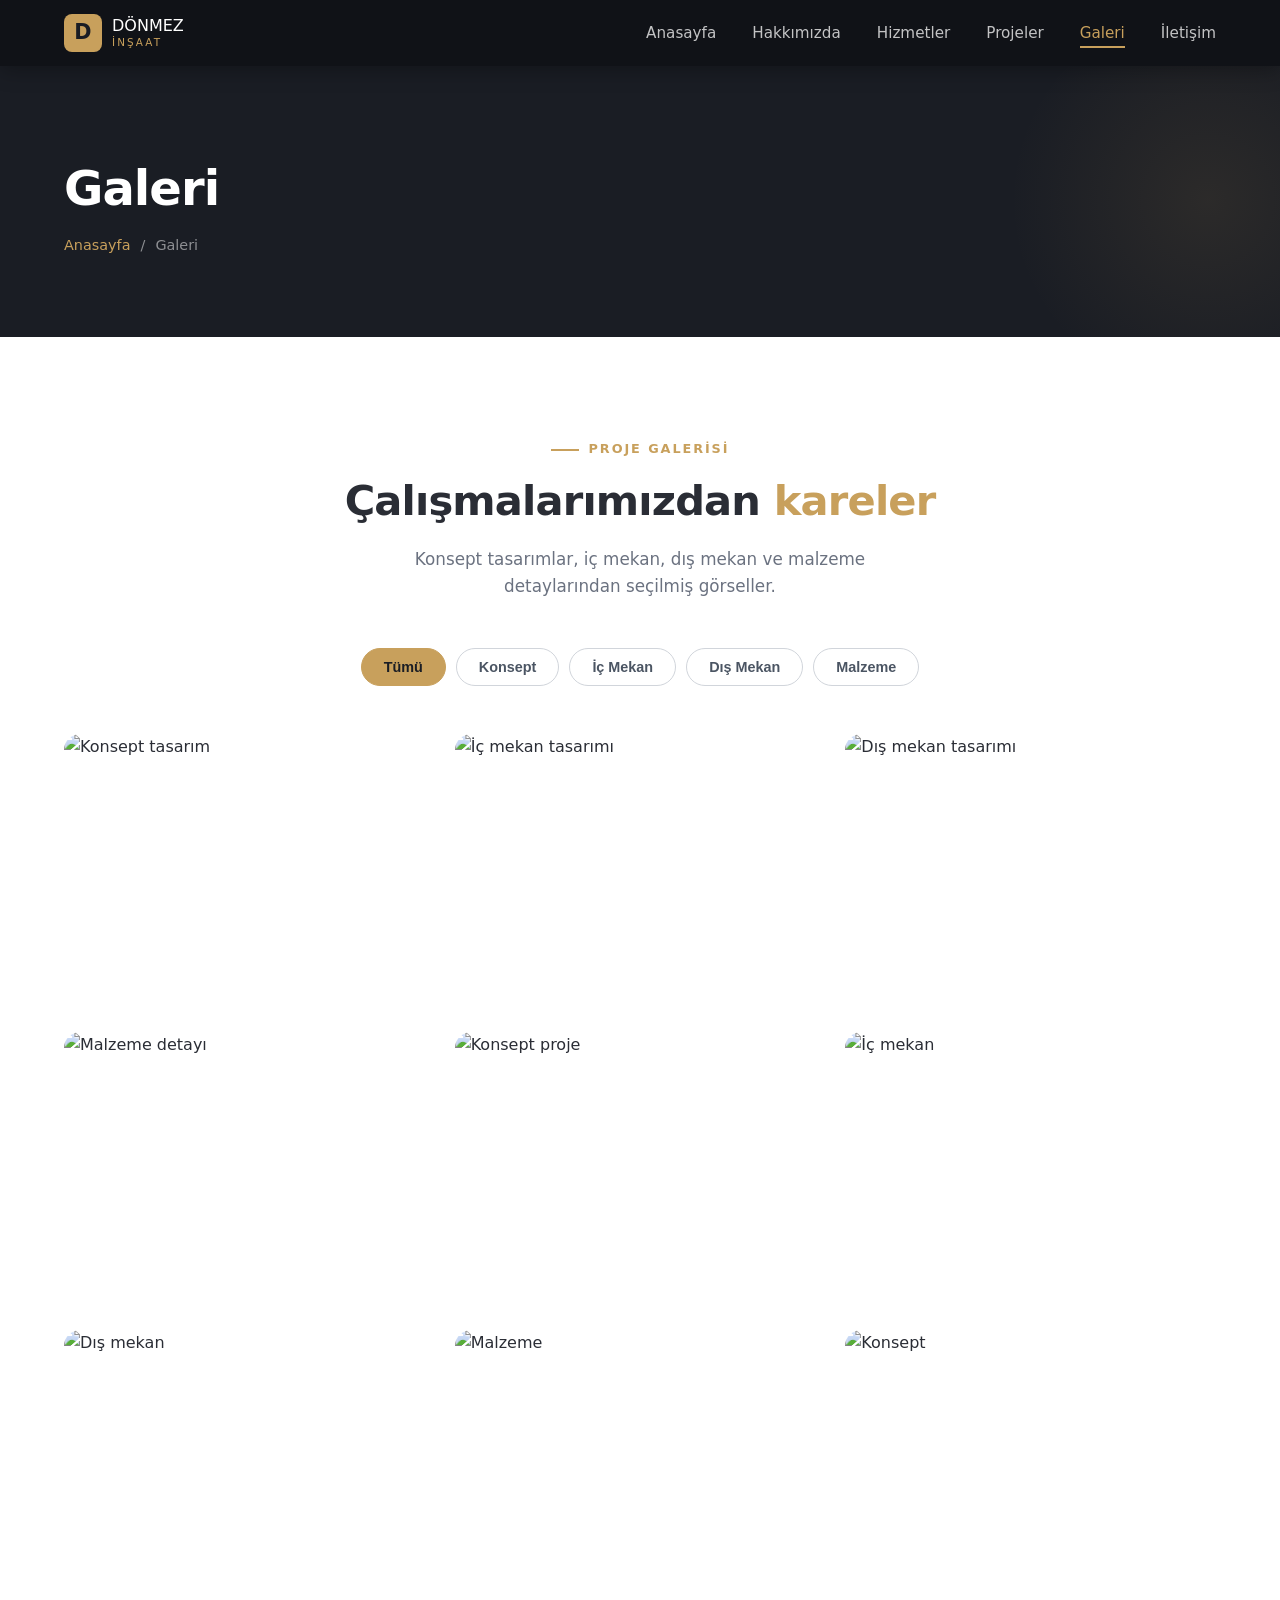
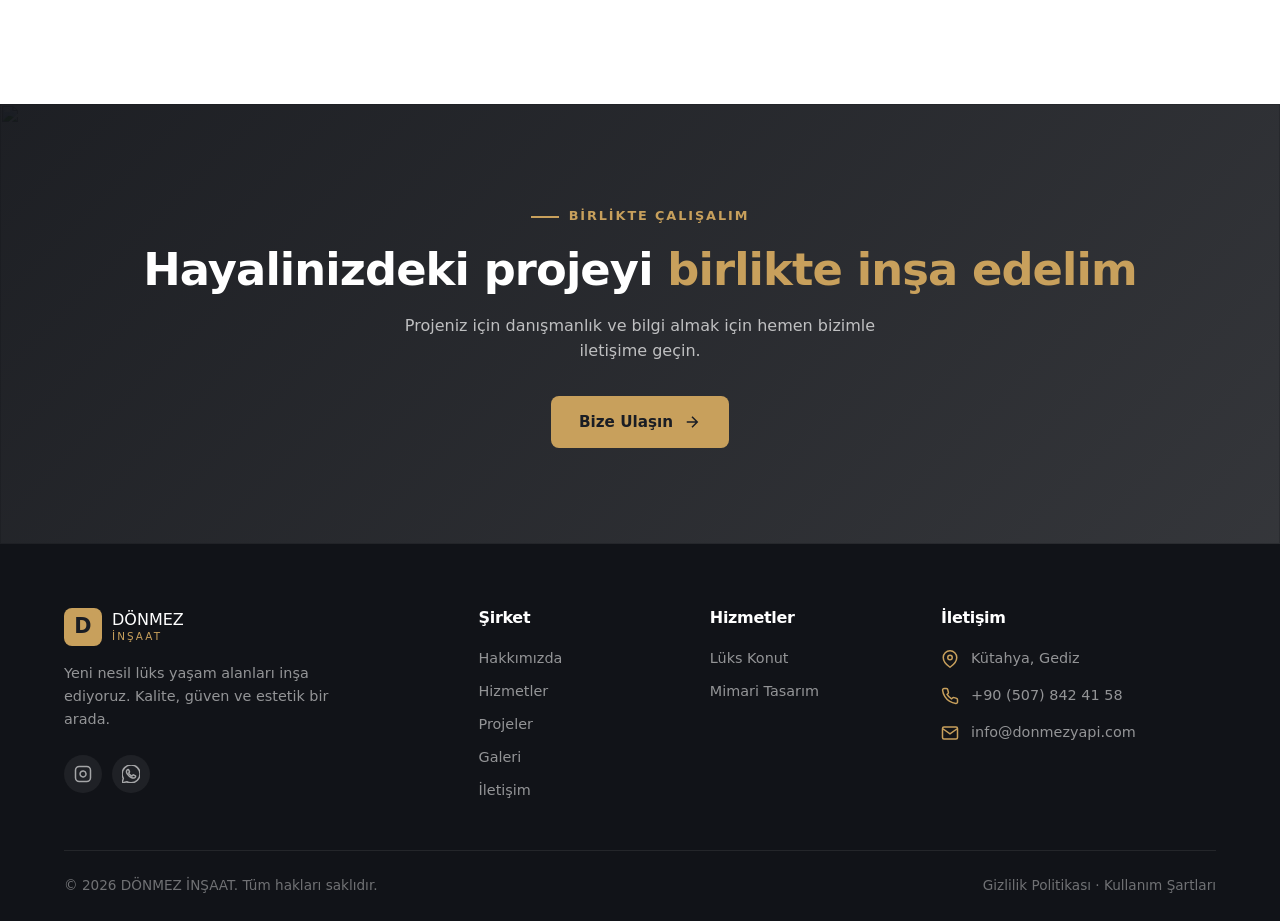
==== galeri.html @ 4213c46a "Add files via upload" ====
<!DOCTYPE html>
<html lang="tr">
<head>
  <meta charset="UTF-8">
  <meta name="viewport" content="width=device-width, initial-scale=1.0">
  <title>Galeri | DÖNMEZ İNŞAAT</title>
  <meta name="description" content="DÖNMEZ İNŞAAT — Konsept, iç mekan, dış mekan ve malzeme galerisi.">
  <link rel="stylesheet" href="style.css">
</head>
<body>

  <div class="loader">
    <div class="loader-logo"><span class="logo-mark">D</span><span>DÖNMEZ</span></div>
    <div class="loader-bar"><div class="loader-bar-fill"></div></div>
  </div>

  <div class="scroll-progress"></div>

  <!-- Navbar -->
  <nav class="navbar always scrolled">
    <div class="nav-container">
      <a href="index.html" class="nav-logo">
        <span class="logo-mark">D</span>
        <span class="logo-text">DÖNMEZ<small>İNŞAAT</small></span>
      </a>
      <ul class="nav-links">
        <li><a href="index.html">Anasayfa</a></li>
        <li><a href="hakkimizda.html">Hakkımızda</a></li>
        <li><a href="hizmetler.html">Hizmetler</a></li>
        <li><a href="projeler.html">Projeler</a></li>
        <li><a href="galeri.html">Galeri</a></li>
        <li><a href="iletisim.html">İletişim</a></li>
      </ul>
      <button class="nav-toggle" aria-label="Menu"><span></span><span></span><span></span></button>
    </div>
  </nav>

  <div class="mobile-menu">
    <a href="index.html">Anasayfa</a>
    <a href="hakkimizda.html">Hakkımızda</a>
    <a href="hizmetler.html">Hizmetler</a>
    <a href="projeler.html">Projeler</a>
    <a href="galeri.html">Galeri</a>
    <a href="iletisim.html">İletişim</a>
  </div>

  <!-- Page Hero -->
  <section class="page-hero">
    <div class="container">
      <h1>Galeri</h1>
      <div class="breadcrumb">
        <a href="index.html">Anasayfa</a>
        <span>/</span>
        <span>Galeri</span>
      </div>
    </div>
  </section>

  <!-- Gallery -->
  <section class="section">
    <div class="container">
      <div class="text-center" style="margin-bottom:3rem">
        <div class="section-label reveal" style="justify-content:center">Proje Galerisi</div>
        <h2 class="section-title reveal">Çalışmalarımızdan <span class="text-gold">kareler</span></h2>
        <p class="section-subtitle reveal" style="margin-left:auto;margin-right:auto">Konsept tasarımlar, iç mekan, dış mekan ve malzeme detaylarından seçilmiş görseller.</p>
      </div>

      <!-- Filters -->
      <div class="gallery-filters reveal">
        <button class="filter-btn active" data-filter="all">Tümü</button>
        <button class="filter-btn" data-filter="konsept">Konsept</button>
        <button class="filter-btn" data-filter="ic-mekan">İç Mekan</button>
        <button class="filter-btn" data-filter="dis-mekan">Dış Mekan</button>
        <button class="filter-btn" data-filter="malzeme">Malzeme</button>
      </div>

      <!-- Grid -->
      <div class="gallery-grid">
        <div class="gallery-item reveal" data-cat="konsept">
          <img src="https://images.pexels.com/photos/323780/pexels-photo-323780.jpeg?auto=compress&cs=tinysrgb&w=600" alt="Konsept tasarım">
          <div class="zoom-icon"><svg viewBox="0 0 24 24" fill="none" stroke="currentColor" stroke-width="2"><circle cx="11" cy="11" r="8"/><path d="M21 21l-4.35-4.35M11 8v6M8 11h6"/></svg></div>
          <div class="overlay-info">
            <div class="cat">Konsept</div>
            <div class="title">Modern Konut Konsepti</div>
          </div>
        </div>
        <div class="gallery-item reveal delay-1" data-cat="ic-mekan">
          <img src="https://images.pexels.com/photos/1571460/pexels-photo-1571460.jpeg?auto=compress&cs=tinysrgb&w=600" alt="İç mekan tasarımı">
          <div class="zoom-icon"><svg viewBox="0 0 24 24" fill="none" stroke="currentColor" stroke-width="2"><circle cx="11" cy="11" r="8"/><path d="M21 21l-4.35-4.35M11 8v6M8 11h6"/></svg></div>
          <div class="overlay-info">
            <div class="cat">İç Mekan</div>
            <div class="title">Lüks Yaşam Alanı</div>
          </div>
        </div>
        <div class="gallery-item reveal delay-2" data-cat="dis-mekan">
          <img src="https://images.pexels.com/photos/1396122/pexels-photo-1396122.jpeg?auto=compress&cs=tinysrgb&w=600" alt="Dış mekan tasarımı">
          <div class="zoom-icon"><svg viewBox="0 0 24 24" fill="none" stroke="currentColor" stroke-width="2"><circle cx="11" cy="11" r="8"/><path d="M21 21l-4.35-4.35M11 8v6M8 11h6"/></svg></div>
          <div class="overlay-info">
            <div class="cat">Dış Mekan</div>
            <div class="title">Modern Villa Cephesi</div>
          </div>
        </div>
        <div class="gallery-item reveal" data-cat="malzeme">
          <img src="https://images.pexels.com/photos/2219024/pexels-photo-2219024.jpeg?auto=compress&cs=tinysrgb&w=600" alt="Malzeme detayı">
          <div class="zoom-icon"><svg viewBox="0 0 24 24" fill="none" stroke="currentColor" stroke-width="2"><circle cx="11" cy="11" r="8"/><path d="M21 21l-4.35-4.35M11 8v6M8 11h6"/></svg></div>
          <div class="overlay-info">
            <div class="cat">Malzeme</div>
            <div class="title">Premium Malzeme Detayı</div>
          </div>
        </div>
        <div class="gallery-item reveal delay-1" data-cat="konsept">
          <img src="https://images.pexels.com/photos/1115804/pexels-photo-1115804.jpeg?auto=compress&cs=tinysrgb&w=600" alt="Konsept proje">
          <div class="zoom-icon"><svg viewBox="0 0 24 24" fill="none" stroke="currentColor" stroke-width="2"><circle cx="11" cy="11" r="8"/><path d="M21 21l-4.35-4.35M11 8v6M8 11h6"/></svg></div>
          <div class="overlay-info">
            <div class="cat">Konsept</div>
            <div class="title">Butik Apartman Konsepti</div>
          </div>
        </div>
        <div class="gallery-item reveal delay-2" data-cat="ic-mekan">
          <img src="https://images.pexels.com/photos/302769/pexels-photo-302769.jpeg?auto=compress&cs=tinysrgb&w=600" alt="İç mekan">
          <div class="zoom-icon"><svg viewBox="0 0 24 24" fill="none" stroke="currentColor" stroke-width="2"><circle cx="11" cy="11" r="8"/><path d="M21 21l-4.35-4.35M11 8v6M8 11h6"/></svg></div>
          <div class="overlay-info">
            <div class="cat">İç Mekan</div>
            <div class="title">Penthouse Tasarımı</div>
          </div>
        </div>
        <div class="gallery-item reveal" data-cat="dis-mekan">
          <img src="https://images.pexels.com/photos/1838640/pexels-photo-1838640.jpeg?auto=compress&cs=tinysrgb&w=600" alt="Dış mekan">
          <div class="zoom-icon"><svg viewBox="0 0 24 24" fill="none" stroke="currentColor" stroke-width="2"><circle cx="11" cy="11" r="8"/><path d="M21 21l-4.35-4.35M11 8v6M8 11h6"/></svg></div>
          <div class="overlay-info">
            <div class="cat">Dış Mekan</div>
            <div class="title">Ofis Binası Cephesi</div>
          </div>
        </div>
        <div class="gallery-item reveal delay-1" data-cat="malzeme">
          <img src="https://images.pexels.com/photos/2599538/pexels-photo-2599538.jpeg?auto=compress&cs=tinysrgb&w=600" alt="Malzeme">
          <div class="zoom-icon"><svg viewBox="0 0 24 24" fill="none" stroke="currentColor" stroke-width="2"><circle cx="11" cy="11" r="8"/><path d="M21 21l-4.35-4.35M11 8v6M8 11h6"/></svg></div>
          <div class="overlay-info">
            <div class="cat">Malzeme</div>
            <div class="title">Doğal Taş Kaplama</div>
          </div>
        </div>
        <div class="gallery-item reveal delay-2" data-cat="konsept">
          <img src="https://images.pexels.com/photos/2102587/pexels-photo-2102587.jpeg?auto=compress&cs=tinysrgb&w=600" alt="Konsept">
          <div class="zoom-icon"><svg viewBox="0 0 24 24" fill="none" stroke="currentColor" stroke-width="2"><circle cx="11" cy="11" r="8"/><path d="M21 21l-4.35-4.35M11 8v6M8 11h6"/></svg></div>
          <div class="overlay-info">
            <div class="cat">Konsept</div>
            <div class="title">Ticari Yapı Konsepti</div>
          </div>
        </div>
      </div>
    </div>
  </section>

  <!-- CTA -->
  <section class="cta-section">
    <div class="cta-bg">
      <img src="https://images.pexels.com/photos/2102587/pexels-photo-2102587.jpeg?auto=compress&cs=tinysrgb&w=1920" alt="">
    </div>
    <div class="cta-overlay"></div>
    <div class="container">
      <div class="cta-content reveal">
        <div class="section-label" style="justify-content:center">Birlikte Çalışalım</div>
        <h2>Hayalinizdeki projeyi <span class="text-gold">birlikte inşa edelim</span></h2>
        <p>Projeniz için danışmanlık ve bilgi almak için hemen bizimle iletişime geçin.</p>
        <a href="iletisim.html" class="btn btn-primary"><span>Bize Ulaşın</span>
          <svg class="btn-arrow" viewBox="0 0 24 24" fill="none" stroke="currentColor" stroke-width="2"><path d="M5 12h14M12 5l7 7-7 7"/></svg>
        </a>
      </div>
    </div>
  </section>

  <!-- Footer -->
  <footer class="footer">
    <div class="container">
      <div class="footer-grid">
        <div class="footer-brand">
          <a href="index.html" class="nav-logo">
            <span class="logo-mark">D</span>
            <span class="logo-text">DÖNMEZ<small>İNŞAAT</small></span>
          </a>
          <p>Yeni nesil lüks yaşam alanları inşa ediyoruz. Kalite, güven ve estetik bir arada.</p>
<div class="footer-social">

  <!-- Instagram -->
  <a href="https://www.instagram.com/donmezinsaat" target="_blank" aria-label="Instagram">
    <svg width="18" height="18" viewBox="0 0 24 24" fill="none" stroke="currentColor" stroke-width="2">
      <rect x="2" y="2" width="20" height="20" rx="5"/>
      <path d="M16 11.37A4 4 0 1112.63 8 4 4 0 0116 11.37z"/>
      <path d="M17.5 6.5h.01"/>
    </svg>
  </a>

  <!-- WhatsApp -->
  <a href="https://wa.me/905078424158" target="_blank" aria-label="WhatsApp">
    <svg width="18" height="18" viewBox="0 0 24 24" fill="none" stroke="currentColor" stroke-width="2">
      <path d="M20.52 3.48A11.86 11.86 0 0012.06 0C5.5 0 .16 5.34.16 11.9c0 2.1.55 4.15 1.6 5.96L0 24l6.3-1.65a11.84 11.84 0 005.76 1.47h.01c6.56 0 11.9-5.34 11.9-11.9a11.8 11.8 0 00-3.45-8.44z"/>
      <path d="M17.4 14.1c-.3-.15-1.76-.87-2.03-.97-.27-.1-.47-.15-.67.15-.2.3-.77.97-.94 1.17-.17.2-.35.22-.65.07-.3-.15-1.25-.46-2.39-1.47-.88-.78-1.48-1.75-1.65-2.05-.17-.3-.02-.46.13-.61.13-.13.3-.35.45-.52.15-.18.2-.3.3-.5.1-.2.05-.37-.02-.52-.08-.15-.67-1.62-.92-2.22-.24-.58-.49-.5-.67-.5h-.57c-.2 0-.52.08-.8.37-.27.3-1.05 1.02-1.05 2.5s1.08 2.9 1.23 3.1c.15.2 2.12 3.24 5.14 4.54.72.31 1.29.5 1.73.64.73.23 1.39.2 1.91.12.58-.09 1.76-.72 2.01-1.42.25-.7.25-1.3.17-1.42-.08-.12-.27-.2-.57-.35z"/>
    </svg>
  </a>

</div>
        </div>
        <div class="footer-col">
          <h4>Şirket</h4>
          <div class="footer-links">
            <a href="hakkimizda.html">Hakkımızda</a>
            <a href="hizmetler.html">Hizmetler</a>
            <a href="projeler.html">Projeler</a>
            <a href="galeri.html">Galeri</a>
            <a href="iletisim.html">İletişim</a>
          </div>
        </div>
        <div class="footer-col">
          <h4>Hizmetler</h4>
          <div class="footer-links">
            <a href="hizmetler.html">Lüks Konut</a>
            <a href="hizmetler.html">Mimari Tasarım</a>
          </div>
        </div>
        <div class="footer-col">
          <h4>İletişim</h4>
          <div class="footer-contact-item">
            <svg viewBox="0 0 24 24" fill="none" stroke="currentColor" stroke-width="2"><path d="M21 10c0 7-9 13-9 13s-9-6-9-13a9 9 0 0118 0z"/><circle cx="12" cy="10" r="3"/></svg>
            <span>Kütahya, Gediz</span>
          </div>
          <div class="footer-contact-item">
            <svg viewBox="0 0 24 24" fill="none" stroke="currentColor" stroke-width="2"><path d="M22 16.92v3a2 2 0 01-2.18 2 19.79 19.79 0 01-8.63-3.07 19.5 19.5 0 01-6-6 19.79 19.79 0 01-3.07-8.67A2 2 0 014.11 2h3a2 2 0 012 1.72c.13.96.36 1.9.7 2.81a2 2 0 01-.45 2.11L8.09 9.91a16 16 0 006 6l1.27-1.27a2 2 0 012.11-.45c.91.34 1.85.57 2.81.7A2 2 0 0122 16.92z"/></svg>
            <span>+90 (507) 842 41 58</span>
          </div>
          <div class="footer-contact-item">
            <svg viewBox="0 0 24 24" fill="none" stroke="currentColor" stroke-width="2"><path d="M4 4h16c1.1 0 2 .9 2 2v12c0 1.1-.9 2-2 2H4c-1.1 0-2-.9-2-2V6c0-1.1.9-2 2-2zM22 6l-10 7L2 6"/></svg>
            <span>info@donmezyapi.com</span>
          </div>
        </div>
      </div>
      <div class="footer-bottom">
        <span>© 2026 DÖNMEZ İNŞAAT. Tüm hakları saklıdır.</span>
        <span>Gizlilik Politikası · Kullanım Şartları</span>
      </div>
    </div>
  </footer>


  <button class="back-to-top" aria-label="Back to top">
    <svg width="20" height="20" viewBox="0 0 24 24" fill="none" stroke="currentColor" stroke-width="2"><path d="M18 15l-6-6-6 6"/></svg>
  </button>

  <script src="script.js"></script>
</body>
</html>
---- style.css ----
/* ===== DÖNMEZ İNŞAAT — Premium Design System ===== */

:root {
  --color-charcoal: #1a1d24;
  --color-charcoal-light: #252932;
  --color-charcoal-dark: #111318;
  --color-gold: #c8a05c;
  --color-gold-light: #d9b878;
  --color-gold-dark: #a8854a;
  --color-cream: #f5f1ea;
  --color-white: #ffffff;
  --color-gray-100: #f4f5f7;
  --color-gray-200: #e5e7eb;
  --color-gray-300: #d1d5db;
  --color-gray-500: #6b7280;
  --color-gray-600: #4b5563;
  --color-gray-700: #374151;
  --color-text: #2a2d35;
  --color-text-muted: #6b7280;

  --ease: cubic-bezier(0.22, 1, 0.36, 1);
  --transition: 0.35s var(--ease);

  --radius: 8px;
  --radius-lg: 16px;

  --shadow-sm: 0 2px 8px rgba(0, 0, 0, 0.06);
  --shadow-md: 0 8px 24px rgba(0, 0, 0, 0.1);
  --shadow-lg: 0 20px 50px rgba(0, 0, 0, 0.15);

  --container: 1200px;
}

/* ===== RESET ===== */
*, *::before, *::after { box-sizing: border-box; margin: 0; padding: 0; }

html { scroll-behavior: smooth; -webkit-font-smoothing: antialiased; }

body {
  font-family: 'Segoe UI', system-ui, -apple-system, sans-serif;
  color: var(--color-text);
  background: var(--color-white);
  line-height: 1.6;
  overflow-x: hidden;
}

img { max-width: 100%; display: block; }
a { text-decoration: none; color: inherit; }
ul { list-style: none; }

/* ===== TYPOGRAPHY ===== */
h1, h2, h3, h4 { line-height: 1.2; font-weight: 700; letter-spacing: -0.02em; }

.section-title { font-size: clamp(1.8rem, 4vw, 2.6rem); margin-bottom: 1.25rem; }
.section-subtitle { font-size: 1.05rem; color: var(--color-text-muted); max-width: 560px; }
.text-gold { color: var(--color-gold); }
.text-center { text-align: center; }

/* ===== LAYOUT ===== */
.container { max-width: var(--container); margin: 0 auto; padding: 0 24px; }
.section { padding: 6rem 0; }

/* ===== SECTION LABEL ===== */
.section-label {
  display: inline-flex;
  align-items: center;
  gap: 10px;
  font-size: 0.8rem;
  font-weight: 700;
  letter-spacing: 0.15em;
  text-transform: uppercase;
  color: var(--color-gold);
  margin-bottom: 1rem;
}
.section-label::before {
  content: '';
  width: 28px;
  height: 2px;
  background: var(--color-gold);
}

.gold-line {
  position: relative;
  color: var(--color-gold);
}

/* ===== BUTTONS ===== */
.btn {
  display: inline-flex;
  align-items: center;
  gap: 10px;
  padding: 14px 28px;
  border-radius: var(--radius);
  font-size: 0.95rem;
  font-weight: 600;
  cursor: pointer;
  border: none;
  transition: all var(--transition);
  white-space: nowrap;
}
.btn-arrow { width: 18px; height: 18px; transition: transform var(--transition); }
.btn:hover .btn-arrow { transform: translateX(4px); }

.btn-primary { background: var(--color-gold); color: var(--color-charcoal); }
.btn-primary:hover { background: var(--color-gold-dark); transform: translateY(-2px); box-shadow: 0 8px 20px rgba(200, 160, 92, 0.35); }

.btn-outline { background: transparent; color: var(--color-white); border: 1.5px solid rgba(255,255,255,0.4); }
.btn-outline:hover { background: var(--color-white); color: var(--color-charcoal); border-color: var(--color-white); }

.btn-dark { background: var(--color-charcoal); color: var(--color-white); }
.btn-dark:hover { background: var(--color-charcoal-light); transform: translateY(-2px); }

/* ===== LOADER ===== */
.loader {
  position: fixed;
  inset: 0;
  background: var(--color-charcoal-dark);
  z-index: 9999;
  display: flex;
  flex-direction: column;
  align-items: center;
  justify-content: center;
  gap: 24px;
  transition: opacity 0.6s ease, visibility 0.6s ease;
}
.loader.hidden { opacity: 0; visibility: hidden; }

.loader-logo {
  display: flex;
  align-items: center;
  gap: 12px;
  font-size: 1.5rem;
  font-weight: 700;
  letter-spacing: 0.1em;
  color: var(--color-white);
}
.loader-logo .logo-mark {
  width: 40px; height: 40px;
  border-radius: 8px;
  background: var(--color-gold);
  color: var(--color-charcoal);
  display: flex; align-items: center; justify-content: center;
  font-size: 1.4rem;
}

.loader-bar {
  width: 200px;
  height: 3px;
  background: rgba(255,255,255,0.1);
  border-radius: 4px;
  overflow: hidden;
}
.loader-bar-fill {
  height: 100%;
  width: 0;
  background: var(--color-gold);
  animation: loaderFill 1.4s ease forwards;
}
@keyframes loaderFill { to { width: 100%; } }

/* ===== SCROLL PROGRESS ===== */
.scroll-progress {
  position: fixed;
  top: 0; left: 0;
  height: 3px;
  width: 0;
  background: var(--color-gold);
  z-index: 9998;
  transition: width 0.1s linear;
}

/* ===== NAVBAR ===== */
.navbar {
  position: fixed;
  top: 0; left: 0; right: 0;
  z-index: 1000;
  padding: 20px 0;
  transition: all var(--transition);
}
.navbar.scrolled {
  background: rgba(17, 19, 24, 0.95);
  backdrop-filter: blur(12px);
  padding: 14px 0;
  box-shadow: 0 4px 20px rgba(0,0,0,0.3);
}
.navbar.scrolled.always { background: rgba(17, 19, 24, 0.98); }

.nav-container {
  max-width: var(--container);
  margin: 0 auto;
  padding: 0 24px;
  display: flex;
  align-items: center;
  justify-content: space-between;
}

.nav-logo {
  display: flex;
  align-items: center;
  gap: 10px;
  color: var(--color-white);
}
.logo-mark {
  width: 38px; height: 38px;
  border-radius: 8px;
  background: var(--color-gold);
  color: var(--color-charcoal);
  display: flex; align-items: center; justify-content: center;
  font-size: 1.3rem;
  font-weight: 800;
  flex-shrink: 0;
}
.logo-text {
  display: flex;
  flex-direction: column;
  line-height: 1;
}
.logo-text > span { font-size: 1.1rem; font-weight: 700; letter-spacing: 0.05em; }
.logo-text small { font-size: 0.65rem; letter-spacing: 0.2em; color: var(--color-gold); margin-top: 3px; }

.nav-links {
  display: flex;
  gap: 36px;
}
.nav-links a {
  color: rgba(255,255,255,0.75);
  font-size: 0.95rem;
  font-weight: 500;
  transition: color var(--transition);
  position: relative;
}
.nav-links a:hover { color: var(--color-white); }
.nav-links a.active { color: var(--color-gold); }
.nav-links a.active::after {
  content: '';
  position: absolute;
  bottom: -6px; left: 0; right: 0;
  height: 2px;
  background: var(--color-gold);
}

.nav-toggle {
  display: none;
  flex-direction: column;
  gap: 5px;
  background: none;
  border: none;
  cursor: pointer;
  padding: 8px;
}
.nav-toggle span {
  width: 24px; height: 2px;
  background: var(--color-white);
  transition: all var(--transition);
}

/* ===== MOBILE MENU ===== */
.mobile-menu {
  position: fixed;
  top: 0; right: -100%;
  width: 280px;
  height: 100vh;
  background: var(--color-charcoal-dark);
  z-index: 999;
  display: flex;
  flex-direction: column;
  padding: 80px 32px 32px;
  gap: 8px;
  transition: right 0.4s var(--ease);
}
.mobile-menu.open { right: 0; }
.mobile-menu a {
  color: rgba(255,255,255,0.8);
  font-size: 1.05rem;
  font-weight: 500;
  padding: 14px 0;
  border-bottom: 1px solid rgba(255,255,255,0.08);
  transition: color var(--transition);
}
.mobile-menu a:hover { color: var(--color-gold); }

/* ===== HERO ===== */
.hero {
  position: relative;
  min-height: 100vh;
  display: flex;
  align-items: center;
  overflow: hidden;
}
.hero-bg {
  position: absolute;
  inset: 0;
  z-index: 0;
}
.hero-bg img {
  width: 100%; height: 100%;
  object-fit: cover;
}
.hero-overlay {
  position: absolute;
  inset: 0;
  background: linear-gradient(135deg, rgba(17,19,24,0.92) 0%, rgba(17,19,24,0.7) 100%);
  z-index: 1;
}
.hero-content {
  position: relative;
  z-index: 2;
  max-width: 640px;
  padding-top: 80px;
}
.hero-label {
  display: inline-block;
  font-size: 0.85rem;
  font-weight: 600;
  letter-spacing: 0.15em;
  text-transform: uppercase;
  color: var(--color-gold);
  margin-bottom: 1.5rem;
  padding: 6px 16px;
  border: 1px solid rgba(200,160,92,0.4);
  border-radius: 100px;
}
.hero-content h1 {
  font-size: clamp(2.2rem, 5vw, 3.8rem);
  color: var(--color-white);
  margin-bottom: 1.5rem;
  line-height: 1.15;
}
.hero-content p {
  font-size: 1.1rem;
  color: rgba(255,255,255,0.75);
  margin-bottom: 2rem;
  max-width: 520px;
}
.hero-actions {
  display: flex;
  gap: 16px;
  flex-wrap: wrap;
}
.hero-scroll {
  position: absolute;
  bottom: 32px; left: 50%;
  transform: translateX(-50%);
  z-index: 2;
  color: rgba(255,255,255,0.5);
  font-size: 0.8rem;
  letter-spacing: 0.1em;
  text-transform: uppercase;
  cursor: pointer;
}
.hero-scroll::after {
  content: '';
  display: block;
  width: 1px; height: 30px;
  background: rgba(255,255,255,0.3);
  margin: 8px auto 0;
  animation: scrollLine 2s ease infinite;
}
@keyframes scrollLine {
  0% { transform: scaleY(0); transform-origin: top; }
  50% { transform: scaleY(1); transform-origin: top; }
  100% { transform: scaleY(0); transform-origin: bottom; }
}

/* ===== FEATURE ROW ===== */
.feature-row {
  display: grid;
  grid-template-columns: 1fr 1fr;
  gap: 4rem;
  align-items: center;
}
.feature-image img {
  width: 100%;
  height: 480px;
  object-fit: cover;
  border-radius: var(--radius-lg);
  box-shadow: var(--shadow-lg);
}
.feature-content .section-label { margin-bottom: 1.25rem; }
.feature-content p { margin-bottom: 1rem; color: var(--color-text-muted); }
.feature-list {
  margin: 1.5rem 0;
  display: grid;
  grid-template-columns: 1fr 1fr;
  gap: 12px;
}
.feature-list li {
  display: flex;
  align-items: center;
  gap: 10px;
  font-size: 0.95rem;
  color: var(--color-text);
}
.feature-list li::before {
  content: '';
  width: 20px; height: 20px;
  background: var(--color-gold);
  border-radius: 50%;
  flex-shrink: 0;
  background-image: url("data:image/svg+xml,%3Csvg xmlns='http://www.w3.org/2000/svg' width='12' height='12' viewBox='0 0 24 24' fill='none' stroke='%231a1d24' stroke-width='3'%3E%3Cpath d='M5 13l4 4L19 7'/%3E%3C/svg%3E");
  background-repeat: no-repeat;
  background-position: center;
}

/* ===== SERVICES GRID ===== */
.services-grid {
  display: grid;
  grid-template-columns: repeat(auto-fit, minmax(300px, 1fr));
  gap: 2rem;
}
.service-card {
  background: var(--color-charcoal-light);
  border-radius: var(--radius-lg);
  padding: 2.5rem;
  position: relative;
  overflow: hidden;
  transition: all var(--transition);
  border: 1px solid rgba(255,255,255,0.06);
}
.service-card:hover {
  transform: translateY(-6px);
  border-color: rgba(200,160,92,0.3);
}
.service-number {
  position: absolute;
  top: 1.5rem; right: 1.5rem;
  font-size: 3rem;
  font-weight: 800;
  color: rgba(255,255,255,0.05);
}
.service-icon {
  width: 60px; height: 60px;
  border-radius: var(--radius);
  background: rgba(200,160,92,0.15);
  color: var(--color-gold);
  display: flex; align-items: center; justify-content: center;
  margin-bottom: 1.5rem;
}
.service-icon svg { width: 30px; height: 30px; }
.service-card h3 {
  font-size: 1.3rem;
  color: var(--color-white);
  margin-bottom: 0.75rem;
}
.service-card p {
  color: rgba(255,255,255,0.6);
  margin-bottom: 1.5rem;
}
.service-link {
  display: inline-flex;
  align-items: center;
  gap: 8px;
  color: var(--color-gold);
  font-size: 0.9rem;
  font-weight: 600;
  transition: gap var(--transition);
}
.service-link:hover { gap: 12px; }

/* ===== PROCESS GRID ===== */
.process-grid {
  display: grid;
  grid-template-columns: repeat(4, 1fr);
  gap: 2rem;
  position: relative;
}
.process-step {
  text-align: center;
  position: relative;
}
.process-step .step-num {
  width: 64px; height: 64px;
  border-radius: 50%;
  background: rgba(200,160,92,0.15);
  border: 2px solid var(--color-gold);
  display: flex; align-items: center; justify-content: center;
  font-size: 1.4rem;
  font-weight: 800;
  color: var(--color-gold);
  margin: 0 auto 1.25rem;
}
.process-step h4 {
  color: var(--color-white);
  font-size: 1.1rem;
  margin-bottom: 0.5rem;
}
.process-step p {
  font-size: 0.9rem;
  color: rgba(255,255,255,0.55);
}
.process-step::after {
  content: '';
  position: absolute;
  top: 32px; left: calc(50% + 36px);
  width: calc(100% - 72px);
  height: 1px;
  background: rgba(200,160,92,0.2);
}
.process-step:last-child::after { display: none; }

/* ===== CTA SECTION ===== */
.cta-section {
  position: relative;
  padding: 6rem 0;
  overflow: hidden;
}
.cta-bg {
  position: absolute;
  inset: 0;
  z-index: 0;
}
.cta-bg img {
  width: 100%; height: 100%;
  object-fit: cover;
}
.cta-overlay {
  position: absolute;
  inset: 0;
  background: linear-gradient(135deg, rgba(17,19,24,0.95) 0%, rgba(17,19,24,0.85) 100%);
  z-index: 1;
}
.cta-content {
  position: relative;
  z-index: 2;
  text-align: center;
}
.cta-content h2 {
  font-size: clamp(1.8rem, 4vw, 2.8rem);
  color: var(--color-white);
  margin-bottom: 1rem;
}
.cta-content p {
  color: rgba(255,255,255,0.7);
  margin-bottom: 2rem;
  max-width: 500px;
  margin-left: auto;
  margin-right: auto;
}
.cta-content .section-label { justify-content: center; }

/* ===== FOOTER ===== */
.footer {
  background: var(--color-charcoal-dark);
  padding: 4rem 0 0;
}
.footer-grid {
  display: grid;
  grid-template-columns: 2fr 1fr 1fr 1.5fr;
  gap: 3rem;
  margin-bottom: 3rem;
}
.footer-brand .nav-logo { margin-bottom: 1rem; }
.footer-brand p {
  color: rgba(255,255,255,0.55);
  font-size: 0.9rem;
  margin-bottom: 1.5rem;
  max-width: 280px;
}
.footer-social {
  display: flex;
  gap: 10px;
}
.footer-social a {
  width: 38px; height: 38px;
  border-radius: 50%;
  background: rgba(255,255,255,0.06);
  display: flex; align-items: center; justify-content: center;
  color: rgba(255,255,255,0.6);
  transition: all var(--transition);
}
.footer-social a:hover { background: var(--color-gold); color: var(--color-charcoal); }

.footer-col h4 {
  color: var(--color-white);
  font-size: 1rem;
  margin-bottom: 1.25rem;
}
.footer-links {
  display: flex;
  flex-direction: column;
  gap: 10px;
}
.footer-links a {
  color: rgba(255,255,255,0.55);
  font-size: 0.9rem;
  transition: color var(--transition);
}
.footer-links a:hover { color: var(--color-gold); }

.footer-contact-item {
  display: flex;
  align-items: center;
  gap: 12px;
  margin-bottom: 14px;
}
.footer-contact-item svg {
  width: 18px; height: 18px;
  color: var(--color-gold);
  flex-shrink: 0;
}
.footer-contact-item span {
  color: rgba(255,255,255,0.55);
  font-size: 0.9rem;
}

.footer-bottom {
  border-top: 1px solid rgba(255,255,255,0.08);
  padding: 1.5rem 0;
  display: flex;
  justify-content: space-between;
  align-items: center;
}
.footer-bottom span {
  color: rgba(255,255,255,0.4);
  font-size: 0.85rem;
}

/* ===== BACK TO TOP ===== */
.back-to-top {
  position: fixed;
  bottom: 24px; right: 24px;
  width: 44px; height: 44px;
  border-radius: 50%;
  background: var(--color-gold);
  color: var(--color-charcoal);
  border: none;
  cursor: pointer;
  display: flex;
  align-items: center;
  justify-content: center;
  opacity: 0;
  visibility: hidden;
  transition: all var(--transition);
  z-index: 900;
}
.back-to-top.visible { opacity: 1; visibility: visible; }
.back-to-top:hover { background: var(--color-gold-dark); transform: translateY(-3px); }

/* ===== PAGE HERO (Inner Pages) ===== */
.page-hero {
  padding: 160px 0 80px;
  background: var(--color-charcoal);
  position: relative;
  overflow: hidden;
}
.page-hero::before {
  content: '';
  position: absolute;
  top: 0; right: -10%;
  width: 400px; height: 400px;
  background: radial-gradient(circle, rgba(200,160,92,0.1) 0%, transparent 70%);
  border-radius: 50%;
}
.page-hero h1 {
  font-size: clamp(2rem, 4vw, 3rem);
  color: var(--color-white);
  margin-bottom: 1rem;
  position: relative;
}
.page-hero .breadcrumb {
  display: flex;
  align-items: center;
  gap: 10px;
  font-size: 0.9rem;
  color: rgba(255,255,255,0.5);
}
.page-hero .breadcrumb a { color: var(--color-gold); }
.page-hero .breadcrumb a:hover { text-decoration: underline; }

/* ===== REVEAL ANIMATIONS ===== */
.reveal, .reveal-left, .reveal-right {
  opacity: 0;
  transition: opacity 0.7s var(--ease), transform 0.7s var(--ease);
}
.reveal { transform: translateY(30px); }
.reveal-left { transform: translateX(-40px); }
.reveal-right { transform: translateX(40px); }
.reveal.visible, .reveal-left.visible, .reveal-right.visible {
  opacity: 1;
  transform: none;
}
.delay-1 { transition-delay: 0.1s; }
.delay-2 { transition-delay: 0.2s; }
.delay-3 { transition-delay: 0.3s; }
.delay-4 { transition-delay: 0.4s; }

/* ===== VALUES GRID ===== */
.values-grid {
  display: grid;
  grid-template-columns: repeat(3, 1fr);
  gap: 1.5rem;
}
.value-card {
  background: var(--color-white);
  border: 1px solid var(--color-gray-200);
  border-radius: var(--radius-lg);
  padding: 2.25rem;
  transition: all var(--transition);
}
.value-card:hover {
  transform: translateY(-4px);
  box-shadow: var(--shadow-md);
  border-color: var(--color-gold);
}
.value-icon {
  width: 52px; height: 52px;
  border-radius: var(--radius);
  background: rgba(200,160,92,0.12);
  color: var(--color-gold);
  display: flex; align-items: center; justify-content: center;
  margin-bottom: 1.25rem;
}
.value-icon svg { width: 26px; height: 26px; }
.value-card h3 { font-size: 1.15rem; margin-bottom: 0.5rem; }
.value-card p { font-size: 0.9rem; color: var(--color-text-muted); line-height: 1.7; }

/* ===== VISION/MISSION GRID ===== */
.vision-grid {
  display: grid;
  grid-template-columns: 1fr 1fr;
  gap: 2rem;
}
.vision-card {
  padding: 3rem;
  border-radius: var(--radius-lg);
  position: relative;
  overflow: hidden;
}
.vision-card.dark {
  background: var(--color-charcoal);
  color: var(--color-white);
}
.vision-card.gold {
  background: var(--color-gold);
  color: var(--color-charcoal);
}
.vision-card .vc-icon {
  width: 56px; height: 56px;
  margin-bottom: 1.5rem;
}
.vision-card.dark .vc-icon { color: var(--color-gold); }
.vision-card.gold .vc-icon { color: var(--color-charcoal); }
.vision-card h3 { font-size: 1.5rem; margin-bottom: 1rem; }
.vision-card.dark h3 { color: var(--color-white); }
.vision-card.gold h3 { color: var(--color-charcoal); }
.vision-card p { font-size: 1rem; line-height: 1.8; }
.vision-card.dark p { color: rgba(255,255,255,0.7); }
.vision-card.gold p { color: rgba(26,29,36,0.8); }

/* ===== TEAM GRID ===== */
.team-grid {
  display: grid;
  grid-template-columns: repeat(4, 1fr);
  gap: 1.5rem;
}
.team-card {
  background: var(--color-white);
  border-radius: var(--radius-lg);
  overflow: hidden;
  box-shadow: var(--shadow-sm);
  transition: all var(--transition);
  text-align: center;
}
.team-card:hover { transform: translateY(-6px); box-shadow: var(--shadow-lg); }
.team-card .team-photo {
  width: 100%;
  height: 280px;
  object-fit: cover;
}
.team-card .team-info { padding: 1.5rem; }
.team-card .team-info h3 { font-size: 1.1rem; margin-bottom: 0.25rem; }
.team-card .team-role {
  font-size: 0.8rem;
  font-weight: 600;
  color: var(--color-gold);
  text-transform: uppercase;
  letter-spacing: 0.1em;
  display: block;
  margin-bottom: 0.75rem;
}
.team-card .team-info p {
  font-size: 0.875rem;
  color: var(--color-text-muted);
  line-height: 1.6;
}

/* ===== SERVICE BLOCK ===== */
.service-block {
  display: grid;
  grid-template-columns: 1fr 1fr;
  gap: 4rem;
  align-items: center;
}
.service-block.reverse .sb-image { order: -1; }
.service-block .sb-image img {
  width: 100%;
  height: 420px;
  object-fit: cover;
  border-radius: var(--radius-lg);
  box-shadow: var(--shadow-lg);
}
.service-block .sb-number {
  font-size: 0.85rem;
  font-weight: 700;
  letter-spacing: 0.15em;
  color: var(--color-gold);
  margin-bottom: 0.75rem;
}
.service-block h2 { font-size: 1.8rem; margin-bottom: 1rem; }
.service-block p { color: var(--color-text-muted); margin-bottom: 1.25rem; }
.sb-features {
  display: grid;
  grid-template-columns: 1fr 1fr;
  gap: 10px;
  margin: 1.25rem 0 1.5rem;
}
.sb-features li {
  display: flex;
  align-items: center;
  gap: 10px;
  font-size: 0.9rem;
  color: var(--color-text);
}
.sb-features li::before {
  content: '';
  width: 20px; height: 20px;
  background: var(--color-gold);
  border-radius: 50%;
  flex-shrink: 0;
  background-image: url("data:image/svg+xml,%3Csvg xmlns='http://www.w3.org/2000/svg' width='12' height='12' viewBox='0 0 24 24' fill='none' stroke='%231a1d24' stroke-width='3'%3E%3Cpath d='M5 13l4 4L19 7'/%3E%3C/svg%3E");
  background-repeat: no-repeat;
  background-position: center;
}

/* ===== PROJECTS GRID ===== */
.projects-grid {
  display: grid;
  grid-template-columns: repeat(3, 1fr);
  gap: 2rem;
}
.project-card {
  background: var(--color-white);
  border-radius: var(--radius-lg);
  overflow: hidden;
  box-shadow: var(--shadow-sm);
  transition: all var(--transition);
}
.project-card:hover { transform: translateY(-8px); box-shadow: var(--shadow-lg); }
.project-card .pc-image {
  position: relative;
  overflow: hidden;
  height: 240px;
}
.project-card .pc-image img {
  width: 100%; height: 100%;
  object-fit: cover;
  transition: transform 0.5s ease;
}
.project-card:hover .pc-image img { transform: scale(1.06); }
.project-card .pc-status {
  position: absolute;
  top: 14px; right: 14px;
  padding: 5px 14px;
  border-radius: 100px;
  font-size: 0.7rem;
  font-weight: 700;
  letter-spacing: 0.08em;
  text-transform: uppercase;
}
.status-planlama { background: rgba(200,160,92,0.9); color: var(--color-charcoal); }
.status-tasarim { background: rgba(26,29,36,0.85); color: var(--color-gold); border: 1px solid rgba(200,160,92,0.4); }
.project-card .pc-body { padding: 1.75rem; }
.project-card .pc-cat {
  font-size: 0.7rem;
  font-weight: 700;
  letter-spacing: 0.12em;
  text-transform: uppercase;
  color: var(--color-gold);
  margin-bottom: 0.5rem;
}
.project-card .pc-body h3 { font-size: 1.15rem; margin-bottom: 0.5rem; }
.project-card .pc-body p { font-size: 0.875rem; color: var(--color-text-muted); line-height: 1.7; margin-bottom: 1.25rem; }
.project-meta {
  display: grid;
  grid-template-columns: 1fr 1fr;
  gap: 12px;
  padding-top: 1.25rem;
  border-top: 1px solid var(--color-gray-200);
}
.project-meta .pm-label {
  font-size: 0.7rem;
  color: var(--color-gray-500);
  text-transform: uppercase;
  letter-spacing: 0.08em;
  margin-bottom: 2px;
}
.project-meta .pm-value { font-size: 0.85rem; font-weight: 600; color: var(--color-charcoal); }

/* ===== GALLERY ===== */
.gallery-filters {
  display: flex;
  justify-content: center;
  gap: 10px;
  margin-bottom: 3rem;
  flex-wrap: wrap;
}
.filter-btn {
  padding: 10px 22px;
  border-radius: 100px;
  font-size: 0.9rem;
  font-weight: 600;
  color: var(--color-gray-600);
  background: var(--color-white);
  border: 1px solid var(--color-gray-300);
  cursor: pointer;
  transition: all var(--transition);
}
.filter-btn:hover { border-color: var(--color-gold); color: var(--color-gold-dark); }
.filter-btn.active { background: var(--color-gold); color: var(--color-charcoal); border-color: var(--color-gold); }

.gallery-grid {
  display: grid;
  grid-template-columns: repeat(3, 1fr);
  gap: 20px;
}
.gallery-item {
  position: relative;
  overflow: hidden;
  border-radius: var(--radius-lg);
  cursor: pointer;
  aspect-ratio: 4/3;
}
.gallery-item img {
  width: 100%; height: 100%;
  object-fit: cover;
  transition: transform 0.5s ease;
}
.gallery-item::after {
  content: '';
  position: absolute;
  inset: 0;
  background: linear-gradient(to top, rgba(17,19,24,0.75) 0%, transparent 50%);
  opacity: 0;
  transition: opacity var(--transition);
}
.gallery-item:hover img { transform: scale(1.08); }
.gallery-item:hover::after { opacity: 1; }
.gallery-item .overlay-info {
  position: absolute;
  bottom: 16px; left: 16px; right: 16px;
  color: var(--color-white);
  z-index: 1;
  opacity: 0;
  transform: translateY(12px);
  transition: all var(--transition);
}
.gallery-item:hover .overlay-info { opacity: 1; transform: none; }
.gallery-item .overlay-info .cat {
  font-size: 0.7rem;
  font-weight: 700;
  letter-spacing: 0.12em;
  text-transform: uppercase;
  color: var(--color-gold);
  margin-bottom: 4px;
}
.gallery-item .overlay-info .title { font-size: 0.95rem; font-weight: 600; }
.gallery-item .zoom-icon {
  position: absolute;
  top: 16px; right: 16px;
  width: 36px; height: 36px;
  background: rgba(255,255,255,0.2);
  backdrop-filter: blur(4px);
  border-radius: 50%;
  display: flex; align-items: center; justify-content: center;
  color: var(--color-white);
  z-index: 1;
  opacity: 0;
  transition: all var(--transition);
}
.gallery-item:hover .zoom-icon { opacity: 1; }
.gallery-item .zoom-icon svg { width: 16px; height: 16px; }

/* ===== CONTACT ===== */
.contact-grid {
  display: grid;
  grid-template-columns: 1fr 1.3fr;
  gap: 3rem;
  align-items: start;
}
.contact-info-card {
  background: var(--color-white);
  border-radius: var(--radius-lg);
  padding: 1.75rem;
  box-shadow: var(--shadow-sm);
  margin-bottom: 1.25rem;
  display: flex;
  align-items: flex-start;
  gap: 1.25rem;
  transition: all var(--transition);
  border: 1px solid var(--color-gray-200);
}
.contact-info-card:hover { box-shadow: var(--shadow-md); transform: translateX(4px); }
.contact-info-card .ci-icon {
  width: 50px; height: 50px;
  border-radius: var(--radius);
  background: rgba(200,160,92,0.12);
  color: var(--color-gold);
  display: flex; align-items: center; justify-content: center;
  flex-shrink: 0;
}
.contact-info-card .ci-icon svg { width: 22px; height: 22px; }
.contact-info-card .ci-info h3 { font-size: 1rem; margin-bottom: 0.25rem; }
.contact-info-card .ci-info p { font-size: 0.9rem; color: var(--color-text-muted); line-height: 1.6; }
.contact-info-card .ci-info a { color: var(--color-gold-dark); font-weight: 600; }

.hours-card {
  background: var(--color-charcoal);
  color: var(--color-white);
  border-radius: var(--radius-lg);
  padding: 1.75rem;
  margin-top: 1.25rem;
}
.hours-card h3 {
  color: var(--color-white);
  font-size: 1.05rem;
  margin-bottom: 1rem;
  padding-bottom: 0.75rem;
  border-bottom: 1px solid rgba(255,255,255,0.12);
}
.hours-row {
  display: flex;
  justify-content: space-between;
  align-items: center;
  padding: 8px 0;
  font-size: 0.875rem;
}
.hours-row .day { color: rgba(255,255,255,0.7); }
.hours-row .time { color: var(--color-gold); font-weight: 600; }
.hours-row.closed .time { color: rgba(255,255,255,0.35); }

.contact-form-wrap {
  background: var(--color-white);
  border-radius: var(--radius-lg);
  padding: 2.5rem;
  box-shadow: var(--shadow-md);
  border: 1px solid var(--color-gray-200);
}
.contact-form-wrap h2 { font-size: 1.4rem; margin-bottom: 0.5rem; }
.contact-form-wrap > p { font-size: 0.9rem; color: var(--color-text-muted); margin-bottom: 1.75rem; }
.form-row { display: grid; grid-template-columns: 1fr 1fr; gap: 1.25rem; }
.form-group { margin-bottom: 1.25rem; }
.form-group label {
  display: block;
  font-size: 0.85rem;
  font-weight: 600;
  color: var(--color-gray-700);
  margin-bottom: 0.5rem;
}
.form-group label .req { color: #dc2626; }
.form-control {
  width: 100%;
  padding: 12px 16px;
  border: 1px solid var(--color-gray-300);
  border-radius: var(--radius);
  font-size: 0.9rem;
  font-family: inherit;
  color: var(--color-text);
  background: var(--color-gray-100);
  transition: all var(--transition);
}
.form-control:focus {
  outline: none;
  border-color: var(--color-gold);
  background: var(--color-white);
  box-shadow: 0 0 0 3px rgba(200,160,92,0.12);
}
textarea.form-control { min-height: 120px; resize: vertical; }
select.form-control {
  cursor: pointer;
  appearance: none;
  background-image: url("data:image/svg+xml,%3Csvg xmlns='http://www.w3.org/2000/svg' width='12' height='8' viewBox='0 0 12 8'%3E%3Cpath fill='%236b7280' d='M6 8L0 0h12z'/%3E%3C/svg%3E");
  background-repeat: no-repeat;
  background-position: right 16px center;
  background-color: var(--color-gray-100);
}
.form-submit {
  width: 100%;
  justify-content: center;
  padding: 16px;
  font-size: 1rem;
}

.map-wrap {
  width: 100%;
  height: 420px;
  background: var(--color-gray-200);
  overflow: hidden;
}
.map-wrap iframe { width: 100%; height: 100%; border: 0; filter: grayscale(0.3); }

/* ===== LIGHTBOX ===== */
.lightbox {
  position: fixed;
  inset: 0;
  background: rgba(11, 13, 16, 0.95);
  z-index: 10000;
  display: flex;
  align-items: center;
  justify-content: center;
  cursor: zoom-out;
}
.lightbox img {
  max-width: 85%;
  max-height: 85%;
  border-radius: var(--radius-lg);
  box-shadow: 0 20px 60px rgba(0,0,0,0.5);
}
.lightbox-close {
  position: absolute;
  top: 24px; right: 24px;
  width: 44px; height: 44px;
  border-radius: 50%;
  background: rgba(255,255,255,0.15);
  border: none;
  color: var(--color-white);
  cursor: pointer;
  display: flex; align-items: center; justify-content: center;
  font-size: 1.5rem;
}

/* ===== FORM MESSAGE ===== */
.form-msg {
  margin-top: 1rem;
  padding: 14px 20px;
  border-radius: var(--radius);
  font-size: 0.9rem;
  font-weight: 600;
}
.form-msg.success {
  background: rgba(34,197,94,0.1);
  color: #16a34a;
  border: 1px solid rgba(34,197,94,0.3);
}

/* ===== MOBILE MENU OVERLAY ===== */
.mobile-menu-overlay {
  position: fixed;
  inset: 0;
  background: rgba(0,0,0,0.5);
  z-index: 998;
  opacity: 0;
  visibility: hidden;
  transition: all var(--transition);
}
.mobile-menu-overlay.visible { opacity: 1; visibility: visible; }

/* ===== RESPONSIVE ===== */
@media (max-width: 1024px) {
  .projects-grid { grid-template-columns: repeat(2, 1fr); }
  .team-grid { grid-template-columns: repeat(2, 1fr); }
  .footer-grid { grid-template-columns: 1fr 1fr; gap: 2rem; }
}

@media (max-width: 768px) {
  .nav-links { display: none; }
  .nav-toggle { display: flex; }

  .feature-row { grid-template-columns: 1fr; gap: 2rem; }
  .feature-image img { height: 320px; }

  .process-grid { grid-template-columns: repeat(2, 1fr); gap: 2rem; }
  .process-step::after { display: none; }

  .vision-grid { grid-template-columns: 1fr; }
  .values-grid { grid-template-columns: 1fr; }
  .team-grid { grid-template-columns: 1fr; }
  .service-block { grid-template-columns: 1fr; gap: 2rem; }
  .service-block.reverse .sb-image { order: 0; }

  .projects-grid { grid-template-columns: 1fr; }
  .gallery-grid { grid-template-columns: repeat(2, 1fr); }

  .contact-grid { grid-template-columns: 1fr; }
  .form-row { grid-template-columns: 1fr; }
  .contact-form-wrap { padding: 1.75rem; }

  .footer-grid { grid-template-columns: 1fr; }
  .footer-bottom { flex-direction: column; gap: 0.75rem; text-align: center; }

  .section { padding: 4rem 0; }
  .feature-list { grid-template-columns: 1fr; }
  .sb-features { grid-template-columns: 1fr; }
}

@media (max-width: 480px) {
  .gallery-grid { grid-template-columns: 1fr; }
  .hero-actions { flex-direction: column; }
  .hero-actions .btn { width: 100%; justify-content: center; }
  .container { padding: 0 16px; }
}

/* =========================================
   PROJE KARTI GALERİ ALANI
========================================= */

.project-gallery-trigger {
  position: relative;
  cursor: pointer;
  overflow: hidden;
}

.project-gallery-trigger img {
  display: block;
  width: 100%;
  height: 100%;
  object-fit: cover;
  transition: transform 0.5s ease;
}

.project-gallery-trigger:hover img {
  transform: scale(1.07);
}

.project-gallery-overlay {
  position: absolute;
  inset: 0;
  z-index: 2;

  display: flex;
  flex-direction: column;
  align-items: center;
  justify-content: center;
  gap: 11px;

  padding: 20px;

  color: #ffffff;
  text-align: center;

  background:
    linear-gradient(
      135deg,
      rgba(8, 10, 15, 0.78),
      rgba(15, 18, 24, 0.58)
    );

  opacity: 0;
  visibility: hidden;

  transition:
    opacity 0.35s ease,
    visibility 0.35s ease;
}

.project-gallery-trigger:hover .project-gallery-overlay {
  opacity: 1;
  visibility: visible;
}

.project-gallery-icon {
  display: flex;
  align-items: center;
  justify-content: center;

  width: 52px;
  height: 52px;

  border: 1px solid rgba(255, 255, 255, 0.6);
  border-radius: 50%;

  background: rgba(255, 255, 255, 0.12);
  backdrop-filter: blur(7px);

  transition:
    transform 0.3s ease,
    background 0.3s ease,
    border-color 0.3s ease;
}

.project-gallery-icon svg {
  width: 24px;
  height: 24px;
}

.project-gallery-overlay span {
  font-size: 13px;
  font-weight: 700;
  letter-spacing: 0.7px;
}

.project-gallery-trigger:hover .project-gallery-icon {
  transform: scale(1.1);
  background: #cba45d;
  border-color: #cba45d;
}

/* Planlama etiketi üstte kalsın */
.pc-status {
  z-index: 4;
}


/* =========================================
   TAM EKRAN GALERİ
========================================= */

.project-lightbox {
  position: fixed;
  inset: 0;
  z-index: 99999;

  display: flex;
  align-items: center;
  justify-content: center;

  padding: 35px 100px;

  background: rgba(5, 7, 10, 0.96);
  backdrop-filter: blur(10px);

  opacity: 0;
  visibility: hidden;
  pointer-events: none;

  transition:
    opacity 0.3s ease,
    visibility 0.3s ease;
}

.project-lightbox.active {
  opacity: 1;
  visibility: visible;
  pointer-events: auto;
}

.lightbox-content {
  width: min(1150px, 100%);
  max-height: 94vh;

  display: flex;
  flex-direction: column;
  align-items: center;
}

.lightbox-top {
  width: 100%;

  display: flex;
  align-items: center;
  justify-content: space-between;

  margin-bottom: 12px;
}

.lightbox-title {
  margin: 0;

  color: #ffffff;
  font-size: 18px;
  font-weight: 600;
}

.lightbox-counter {
  color: rgba(255, 255, 255, 0.7);
  font-size: 13px;
  letter-spacing: 1px;
}

.lightbox-media {
  position: relative;

  width: 100%;
  height: min(68vh, 700px);

  display: flex;
  align-items: center;
  justify-content: center;

  overflow: hidden;

  border: 1px solid rgba(255, 255, 255, 0.08);
  border-radius: 12px;

  background: #090b0f;
}

.lightbox-media img,
.lightbox-media video {
  display: block;

  width: 100%;
  height: 100%;

  object-fit: contain;
}

.lightbox-close {
  position: absolute;
  top: 18px;
  right: 24px;
  z-index: 10;

  width: 48px;
  height: 48px;

  border: 1px solid rgba(255, 255, 255, 0.15);
  border-radius: 50%;

  color: #ffffff;
  background: rgba(255, 255, 255, 0.08);

  font-size: 34px;
  font-weight: 300;
  line-height: 1;

  cursor: pointer;

  transition:
    transform 0.3s ease,
    background 0.3s ease,
    border-color 0.3s ease;
}

.lightbox-close:hover {
  transform: rotate(90deg);
  background: #cba45d;
  border-color: #cba45d;
}

.lightbox-arrow {
  position: absolute;
  top: 50%;
  z-index: 10;

  width: 52px;
  height: 52px;

  display: flex;
  align-items: center;
  justify-content: center;

  transform: translateY(-50%);

  border: 1px solid rgba(255, 255, 255, 0.18);
  border-radius: 50%;

  color: #ffffff;
  background: rgba(255, 255, 255, 0.08);

  font-size: 25px;
  cursor: pointer;

  transition:
    background 0.3s ease,
    border-color 0.3s ease,
    transform 0.3s ease;
}

.lightbox-arrow:hover {
  background: #cba45d;
  border-color: #cba45d;
}

.lightbox-prev {
  left: 26px;
}

.lightbox-next {
  right: 26px;
}


/* =========================================
   KÜÇÜK ÖNİZLEMELER
========================================= */

.lightbox-thumbnails {
  width: 100%;
  max-width: 850px;

  display: flex;
  align-items: center;
  justify-content: flex-start;
  gap: 10px;

  margin-top: 17px;
  padding: 3px 2px 8px;

  overflow-x: auto;
  scrollbar-width: thin;
}

.lightbox-thumbnail {
  position: relative;

  width: 82px;
  height: 58px;
  min-width: 82px;

  padding: 0;

  overflow: hidden;

  border: 2px solid transparent;
  border-radius: 7px;

  background: #171a20;

  opacity: 0.5;
  cursor: pointer;

  transition:
    opacity 0.25s ease,
    border-color 0.25s ease,
    transform 0.25s ease;
}

.lightbox-thumbnail:hover {
  opacity: 0.85;
  transform: translateY(-2px);
}

.lightbox-thumbnail.active {
  opacity: 1;
  border-color: #cba45d;
}

.lightbox-thumbnail img {
  width: 100%;
  height: 100%;
  object-fit: cover;
}

.lightbox-thumbnail.video-thumbnail::after {
  content: "▶";

  position: absolute;
  inset: 0;

  display: flex;
  align-items: center;
  justify-content: center;

  color: #ffffff;
  background: rgba(0, 0, 0, 0.45);

  font-size: 18px;
}

body.lightbox-open {
  overflow: hidden;
}


/* =========================================
   MOBİL
========================================= */

@media (max-width: 768px) {

  .gorseltikla{
    margin-right: 70px;
  }

  .project-gallery-overlay {
    justify-content: flex-end;
    flex-direction: row;

    padding: 16px;

    background:
      linear-gradient(
        to top,
        rgba(4, 6, 9, 0.9),
        transparent 70%
      );

    opacity: 1;
    visibility: visible;
  }

  .project-gallery-icon {
    width: 37px;
    height: 37px;
    min-width: 37px;
  }

  .project-gallery-icon svg {
    width: 18px;
    height: 18px;
  }

  .project-gallery-overlay span {
    font-size: 11px;
  }

  .project-lightbox {
    padding: 68px 12px 25px;
  }

  .lightbox-content {
    max-height: 90vh;
  }

  .lightbox-top {
    padding: 0 3px;
  }

  .lightbox-title {
    max-width: 70%;

    overflow: hidden;
    white-space: nowrap;
    text-overflow: ellipsis;

    font-size: 15px;
  }

  .lightbox-media {
    height: 58vh;
    border-radius: 8px;
  }

  .lightbox-close {
    top: 12px;
    right: 12px;

    width: 43px;
    height: 43px;
  }

  .lightbox-arrow {
    top: 50%;

    width: 42px;
    height: 42px;

    font-size: 20px;

    background: rgba(0, 0, 0, 0.55);
  }

  .lightbox-prev {
    left: 18px;
  }

  .lightbox-next {
    right: 18px;
  }

  .lightbox-thumbnail {
    width: 68px;
    height: 49px;
    min-width: 68px;
  }

}

.project-gallery-items {
  display: none !important;
}
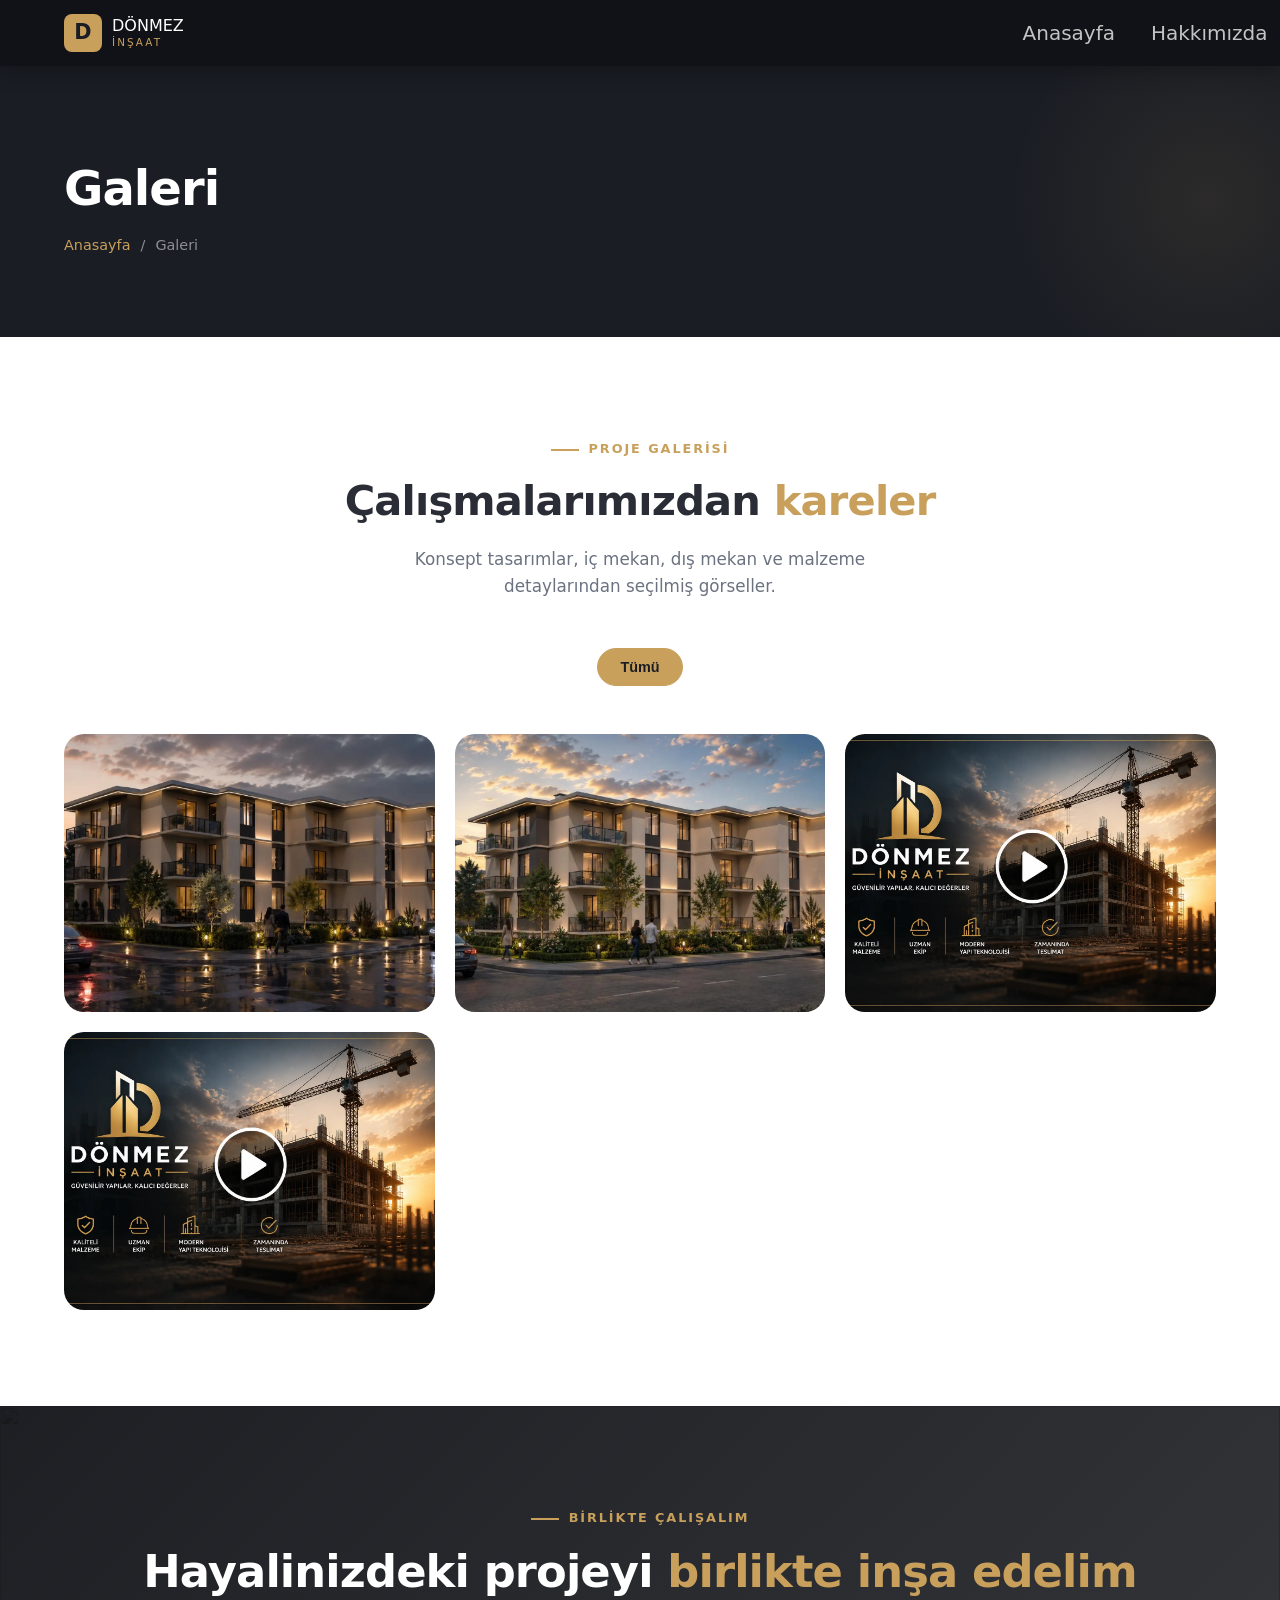
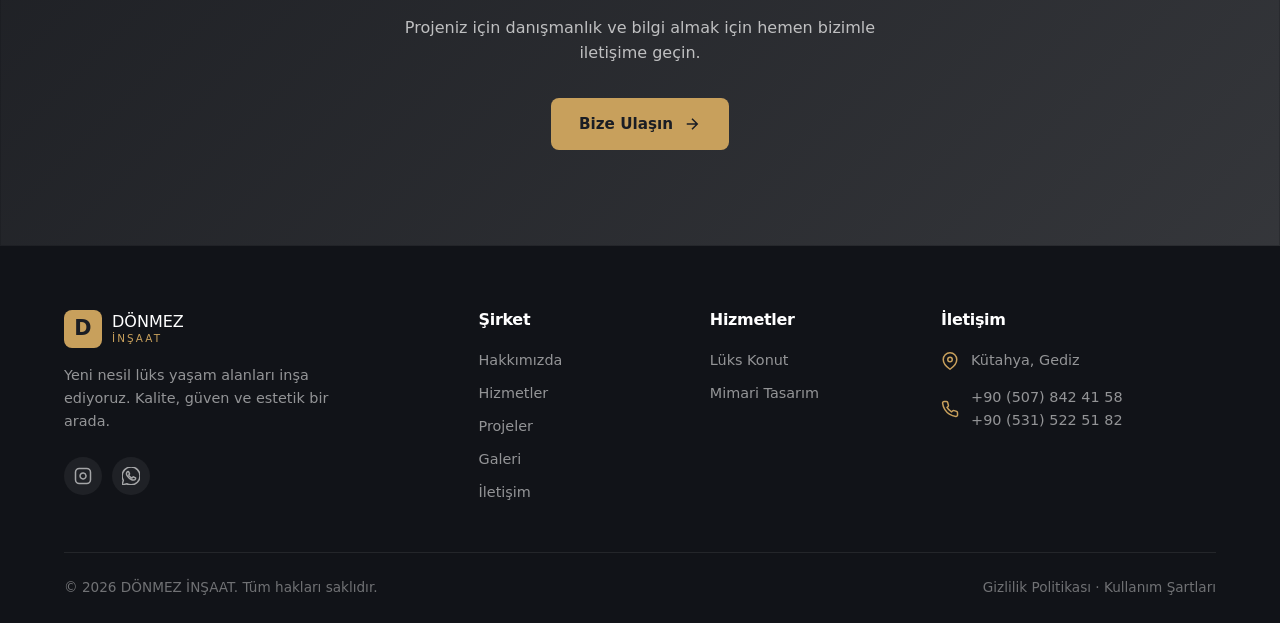
==== commit 67fcb45a: "Add files via upload" ====
--- a/galeri.html
+++ b/galeri.html
@@ -68,88 +68,94 @@
       <!-- Filters -->
       <div class="gallery-filters reveal">
         <button class="filter-btn active" data-filter="all">Tümü</button>
-        <button class="filter-btn" data-filter="konsept">Konsept</button>
-        <button class="filter-btn" data-filter="ic-mekan">İç Mekan</button>
-        <button class="filter-btn" data-filter="dis-mekan">Dış Mekan</button>
-        <button class="filter-btn" data-filter="malzeme">Malzeme</button>
-      </div>
-
-      <!-- Grid -->
-      <div class="gallery-grid">
-        <div class="gallery-item reveal" data-cat="konsept">
-          <img src="https://images.pexels.com/photos/323780/pexels-photo-323780.jpeg?auto=compress&cs=tinysrgb&w=600" alt="Konsept tasarım">
-          <div class="zoom-icon"><svg viewBox="0 0 24 24" fill="none" stroke="currentColor" stroke-width="2"><circle cx="11" cy="11" r="8"/><path d="M21 21l-4.35-4.35M11 8v6M8 11h6"/></svg></div>
-          <div class="overlay-info">
-            <div class="cat">Konsept</div>
-            <div class="title">Modern Konut Konsepti</div>
-          </div>
-        </div>
-        <div class="gallery-item reveal delay-1" data-cat="ic-mekan">
-          <img src="https://images.pexels.com/photos/1571460/pexels-photo-1571460.jpeg?auto=compress&cs=tinysrgb&w=600" alt="İç mekan tasarımı">
-          <div class="zoom-icon"><svg viewBox="0 0 24 24" fill="none" stroke="currentColor" stroke-width="2"><circle cx="11" cy="11" r="8"/><path d="M21 21l-4.35-4.35M11 8v6M8 11h6"/></svg></div>
-          <div class="overlay-info">
-            <div class="cat">İç Mekan</div>
-            <div class="title">Lüks Yaşam Alanı</div>
-          </div>
-        </div>
-        <div class="gallery-item reveal delay-2" data-cat="dis-mekan">
-          <img src="https://images.pexels.com/photos/1396122/pexels-photo-1396122.jpeg?auto=compress&cs=tinysrgb&w=600" alt="Dış mekan tasarımı">
-          <div class="zoom-icon"><svg viewBox="0 0 24 24" fill="none" stroke="currentColor" stroke-width="2"><circle cx="11" cy="11" r="8"/><path d="M21 21l-4.35-4.35M11 8v6M8 11h6"/></svg></div>
-          <div class="overlay-info">
-            <div class="cat">Dış Mekan</div>
-            <div class="title">Modern Villa Cephesi</div>
-          </div>
-        </div>
-        <div class="gallery-item reveal" data-cat="malzeme">
-          <img src="https://images.pexels.com/photos/2219024/pexels-photo-2219024.jpeg?auto=compress&cs=tinysrgb&w=600" alt="Malzeme detayı">
-          <div class="zoom-icon"><svg viewBox="0 0 24 24" fill="none" stroke="currentColor" stroke-width="2"><circle cx="11" cy="11" r="8"/><path d="M21 21l-4.35-4.35M11 8v6M8 11h6"/></svg></div>
-          <div class="overlay-info">
-            <div class="cat">Malzeme</div>
-            <div class="title">Premium Malzeme Detayı</div>
-          </div>
-        </div>
-        <div class="gallery-item reveal delay-1" data-cat="konsept">
-          <img src="https://images.pexels.com/photos/1115804/pexels-photo-1115804.jpeg?auto=compress&cs=tinysrgb&w=600" alt="Konsept proje">
-          <div class="zoom-icon"><svg viewBox="0 0 24 24" fill="none" stroke="currentColor" stroke-width="2"><circle cx="11" cy="11" r="8"/><path d="M21 21l-4.35-4.35M11 8v6M8 11h6"/></svg></div>
-          <div class="overlay-info">
-            <div class="cat">Konsept</div>
-            <div class="title">Butik Apartman Konsepti</div>
-          </div>
-        </div>
-        <div class="gallery-item reveal delay-2" data-cat="ic-mekan">
-          <img src="https://images.pexels.com/photos/302769/pexels-photo-302769.jpeg?auto=compress&cs=tinysrgb&w=600" alt="İç mekan">
-          <div class="zoom-icon"><svg viewBox="0 0 24 24" fill="none" stroke="currentColor" stroke-width="2"><circle cx="11" cy="11" r="8"/><path d="M21 21l-4.35-4.35M11 8v6M8 11h6"/></svg></div>
-          <div class="overlay-info">
-            <div class="cat">İç Mekan</div>
-            <div class="title">Penthouse Tasarımı</div>
-          </div>
-        </div>
-        <div class="gallery-item reveal" data-cat="dis-mekan">
-          <img src="https://images.pexels.com/photos/1838640/pexels-photo-1838640.jpeg?auto=compress&cs=tinysrgb&w=600" alt="Dış mekan">
-          <div class="zoom-icon"><svg viewBox="0 0 24 24" fill="none" stroke="currentColor" stroke-width="2"><circle cx="11" cy="11" r="8"/><path d="M21 21l-4.35-4.35M11 8v6M8 11h6"/></svg></div>
-          <div class="overlay-info">
-            <div class="cat">Dış Mekan</div>
-            <div class="title">Ofis Binası Cephesi</div>
-          </div>
-        </div>
-        <div class="gallery-item reveal delay-1" data-cat="malzeme">
-          <img src="https://images.pexels.com/photos/2599538/pexels-photo-2599538.jpeg?auto=compress&cs=tinysrgb&w=600" alt="Malzeme">
-          <div class="zoom-icon"><svg viewBox="0 0 24 24" fill="none" stroke="currentColor" stroke-width="2"><circle cx="11" cy="11" r="8"/><path d="M21 21l-4.35-4.35M11 8v6M8 11h6"/></svg></div>
-          <div class="overlay-info">
-            <div class="cat">Malzeme</div>
-            <div class="title">Doğal Taş Kaplama</div>
-          </div>
-        </div>
-        <div class="gallery-item reveal delay-2" data-cat="konsept">
-          <img src="https://images.pexels.com/photos/2102587/pexels-photo-2102587.jpeg?auto=compress&cs=tinysrgb&w=600" alt="Konsept">
-          <div class="zoom-icon"><svg viewBox="0 0 24 24" fill="none" stroke="currentColor" stroke-width="2"><circle cx="11" cy="11" r="8"/><path d="M21 21l-4.35-4.35M11 8v6M8 11h6"/></svg></div>
-          <div class="overlay-info">
-            <div class="cat">Konsept</div>
-            <div class="title">Ticari Yapı Konsepti</div>
-          </div>
-        </div>
-      </div>
-    </div>
+      </div>
+
+<!-- Grid -->
+<div class="gallery-grid">
+
+  <!-- FOTO 1 -->
+  <div class="gallery-item reveal">
+    <img src="image/f1.webp" alt="Dönmez İnşaat">
+    <div class="zoom-icon">
+      <svg viewBox="0 0 24 24" fill="none" stroke="currentColor" stroke-width="2">
+        <circle cx="11" cy="11" r="8"/>
+        <path d="M21 21l-4.35-4.35M11 8v6M8 11h6"/>
+      </svg>
+    </div>
+    <div class="overlay-info">
+      <div class="cat">Proje</div>
+      <div class="title">Dönmez İnşaat</div>
+    </div>
+  </div>
+
+  <!-- FOTO 2 -->
+  <div class="gallery-item reveal delay-1">
+    <img src="image/f2.webp" alt="Dönmez İnşaat">
+    <div class="zoom-icon">
+      <svg viewBox="0 0 24 24" fill="none" stroke="currentColor" stroke-width="2">
+        <circle cx="11" cy="11" r="8"/>
+        <path d="M21 21l-4.35-4.35M11 8v6M8 11h6"/>
+      </svg>
+    </div>
+    <div class="overlay-info">
+      <div class="cat">Proje</div>
+      <div class="title">Dönmez İnşaat</div>
+    </div>
+  </div>
+
+
+  <!-- VİDEO 1 -->
+<div class="gallery-item reveal delay-1">
+  <video
+    poster="image/kapak.webp"
+    muted
+    playsinline
+    preload="metadata"
+  >
+    <source
+      src="https://res.cloudinary.com/xoh36455/video/upload/f_auto,q_auto/v1783960666/iyapi_rawr4o.mp4"
+      type="video/mp4"
+    >
+  </video>
+
+  <div class="zoom-icon">
+    <svg viewBox="0 0 24 24" fill="currentColor">
+      <path d="M8 5v14l11-7z"/>
+    </svg>
+  </div>
+
+  <div class="overlay-info">
+    <div class="cat">Video</div>
+    <div class="title">İnşaat Süreci</div>
+  </div>
+</div>
+
+  <!-- VİDEO 2 -->
+<div class="gallery-item reveal delay-2">
+  <video
+    poster="image/kapak.webp"
+    muted
+    playsinline
+    preload="metadata"
+  >
+    <source
+      src="https://res.cloudinary.com/xoh36455/video/upload/f_auto,q_auto/v1783960832/kullan_aojtea.mp4"
+      type="video/mp4"
+    >
+  </video>
+
+  <div class="zoom-icon">
+    <svg viewBox="0 0 24 24" fill="currentColor">
+      <path d="M8 5v14l11-7z"/>
+    </svg>
+  </div>
+
+  <div class="overlay-info">
+    <div class="cat">Video</div>
+    <div class="title">Proje Görüntüleri</div>
+  </div>
+</div>
+</div>
   </section>
 
   <!-- CTA -->
@@ -226,12 +232,9 @@
           </div>
           <div class="footer-contact-item">
             <svg viewBox="0 0 24 24" fill="none" stroke="currentColor" stroke-width="2"><path d="M22 16.92v3a2 2 0 01-2.18 2 19.79 19.79 0 01-8.63-3.07 19.5 19.5 0 01-6-6 19.79 19.79 0 01-3.07-8.67A2 2 0 014.11 2h3a2 2 0 012 1.72c.13.96.36 1.9.7 2.81a2 2 0 01-.45 2.11L8.09 9.91a16 16 0 006 6l1.27-1.27a2 2 0 012.11-.45c.91.34 1.85.57 2.81.7A2 2 0 0122 16.92z"/></svg>
-            <span>+90 (507) 842 41 58</span>
-          </div>
-          <div class="footer-contact-item">
-            <svg viewBox="0 0 24 24" fill="none" stroke="currentColor" stroke-width="2"><path d="M4 4h16c1.1 0 2 .9 2 2v12c0 1.1-.9 2-2 2H4c-1.1 0-2-.9-2-2V6c0-1.1.9-2 2-2zM22 6l-10 7L2 6"/></svg>
-            <span>info@donmezyapi.com</span>
-          </div>
+            <span>+90 (507) 842 41 58  <br> +90 (531) 522 51 82</span>
+          </div>
+
         </div>
       </div>
       <div class="footer-bottom">
--- a/style.css
+++ b/style.css
@@ -221,10 +221,11 @@
 .nav-links {
   display: flex;
   gap: 36px;
+  margin-right: -500px;
 }
 .nav-links a {
   color: rgba(255,255,255,0.75);
-  font-size: 0.95rem;
+  font-size: 20px;
   font-weight: 500;
   transition: color var(--transition);
   position: relative;
@@ -1658,4 +1659,308 @@
 
 .project-gallery-items {
   display: none !important;
-}+}
+
+/* Galeri lightbox */
+.gallery-lightbox {
+  position: fixed;
+  inset: 0;
+  z-index: 99999;
+
+  display: flex;
+  align-items: center;
+  justify-content: center;
+
+  padding: 40px 90px;
+
+  background: rgba(5, 7, 10, 0.96);
+  backdrop-filter: blur(8px);
+}
+
+.gallery-lightbox-media {
+  width: min(1100px, 100%);
+  height: min(75vh, 720px);
+
+  display: flex;
+  align-items: center;
+  justify-content: center;
+
+  border-radius: 12px;
+  overflow: hidden;
+  background: #090b0f;
+}
+
+.gallery-lightbox-media img,
+.gallery-lightbox-media video {
+  width: 100%;
+  height: 100%;
+  object-fit: contain;
+}
+
+.gallery-lightbox-arrow {
+  position: absolute;
+  top: 50%;
+  z-index: 3;
+
+  width: 52px;
+  height: 52px;
+
+  transform: translateY(-50%);
+
+  border: 1px solid rgba(255,255,255,0.2);
+  border-radius: 50%;
+
+  color: white;
+  background: rgba(255,255,255,0.1);
+
+  font-size: 24px;
+  cursor: pointer;
+}
+
+.gallery-lightbox-prev {
+  left: 24px;
+}
+
+.gallery-lightbox-next {
+  right: 24px;
+}
+
+.gallery-lightbox-counter {
+  position: absolute;
+  bottom: 18px;
+  left: 50%;
+
+  transform: translateX(-50%);
+
+  color: white;
+  font-size: 14px;
+}
+
+@media (max-width: 768px) {
+  .gallery-lightbox {
+    padding: 65px 12px 35px;
+  }
+
+  .gallery-lightbox-media {
+    height: 65vh;
+  }
+
+  .gallery-lightbox-arrow {
+    width: 42px;
+    height: 42px;
+  }
+
+  .gallery-lightbox-prev {
+    left: 12px;
+  }
+
+  .gallery-lightbox-next {
+    right: 12px;
+  }
+}
+/* FOTO VE VİDEO AYNI GÖRÜNSÜN */
+.gallery-item img,
+.gallery-item video{
+    width:100%;
+    height:100%;
+    display:block;
+    object-fit:cover;
+    border-radius:20px;
+}
+
+/* Video kartı */
+.gallery-item video{
+    background:#111;
+}
+
+/* Oynat ikonu */
+.gallery-item .zoom-icon{
+    position:absolute;
+    top:50%;
+    left:50%;
+    transform:translate(-50%,-50%);
+    width:72px;
+    height:72px;
+    border-radius:50%;
+    background:rgba(0,0,0,.45);
+    backdrop-filter:blur(10px);
+    display:flex;
+    align-items:center;
+    justify-content:center;
+    color:#fff;
+    z-index:5;
+    transition:.35s;
+}
+
+.gallery-item:hover .zoom-icon{
+    transform:translate(-50%,-50%) scale(1.12);
+    background:#c79b4b;
+}
+
+.gallery-item .zoom-icon svg{
+    width:30px;
+    height:30px;
+    fill:#fff;
+}
+
+/* =========================================
+   HERO AÇILIŞ ANİMASYONU
+========================================= */
+
+.hero-animate .hero-bg img {
+  transform: scale(1.08);
+  animation: heroBackgroundZoom 7s ease-out forwards;
+}
+
+.hero-anim {
+  opacity: 0;
+  transform: translateY(40px);
+  filter: blur(6px);
+}
+
+.hero-animate.hero-loaded .hero-title-anim {
+  animation: heroContentReveal 0.9s cubic-bezier(.2,.8,.2,1) forwards;
+  animation-delay: 0.15s;
+}
+
+.hero-animate.hero-loaded .hero-text-anim {
+  animation: heroContentReveal 0.9s cubic-bezier(.2,.8,.2,1) forwards;
+  animation-delay: 0.45s;
+}
+
+.hero-animate.hero-loaded .hero-buttons-anim {
+  animation: heroContentReveal 0.9s cubic-bezier(.2,.8,.2,1) forwards;
+  animation-delay: 0.75s;
+}
+
+.hero-scroll-anim {
+  opacity: 0;
+  transform: translateY(15px);
+}
+
+.hero-animate.hero-loaded .hero-scroll-anim {
+  animation:
+    heroScrollReveal 0.8s ease forwards 1.1s,
+    heroScrollFloat 2s ease-in-out infinite 2s;
+}
+
+.hero-buttons-anim .btn {
+  opacity: 0;
+  transform: translateY(18px);
+}
+
+.hero-animate.hero-loaded .hero-buttons-anim .btn:first-child {
+  animation: heroButtonReveal 0.65s ease forwards;
+  animation-delay: 0.9s;
+}
+
+.hero-animate.hero-loaded .hero-buttons-anim .btn:last-child {
+  animation: heroButtonReveal 0.65s ease forwards;
+  animation-delay: 1.05s;
+}
+
+.hero-title-anim .gold-line {
+  position: relative;
+  display: inline-block;
+}
+
+.hero-title-anim .gold-line::after {
+  content: "";
+  position: absolute;
+  left: 0;
+  bottom: -4px;
+
+  width: 0;
+  height: 2px;
+
+  background: currentColor;
+  opacity: 0.55;
+}
+
+.hero-animate.hero-loaded .hero-title-anim .gold-line::after {
+  animation: heroGoldLine 0.9s ease forwards;
+  animation-delay: 0.95s;
+}
+
+@keyframes heroContentReveal {
+  from {
+    opacity: 0;
+    transform: translateY(40px);
+    filter: blur(6px);
+  }
+
+  to {
+    opacity: 1;
+    transform: translateY(0);
+    filter: blur(0);
+  }
+}
+
+@keyframes heroButtonReveal {
+  from {
+    opacity: 0;
+    transform: translateY(18px) scale(0.96);
+  }
+
+  to {
+    opacity: 1;
+    transform: translateY(0) scale(1);
+  }
+}
+
+@keyframes heroBackgroundZoom {
+  from {
+    transform: scale(1.08);
+  }
+
+  to {
+    transform: scale(1);
+  }
+}
+
+@keyframes heroScrollReveal {
+  from {
+    opacity: 0;
+    transform: translateY(15px);
+  }
+
+  to {
+    opacity: 1;
+    transform: translateY(0);
+  }
+}
+
+@keyframes heroScrollFloat {
+  0%,
+  100% {
+    transform: translateY(0);
+  }
+
+  50% {
+    transform: translateY(7px);
+  }
+}
+
+@keyframes heroGoldLine {
+  from {
+    width: 0;
+  }
+
+  to {
+    width: 100%;
+  }
+}
+
+/* Hareket azaltma ayarı açık olan kullanıcılar */
+@media (prefers-reduced-motion: reduce) {
+  .hero-animate .hero-bg img,
+  .hero-anim,
+  .hero-scroll-anim,
+  .hero-buttons-anim .btn,
+  .hero-title-anim .gold-line::after {
+    animation: none !important;
+    opacity: 1 !important;
+    transform: none !important;
+    filter: none !important;
+  }
+}
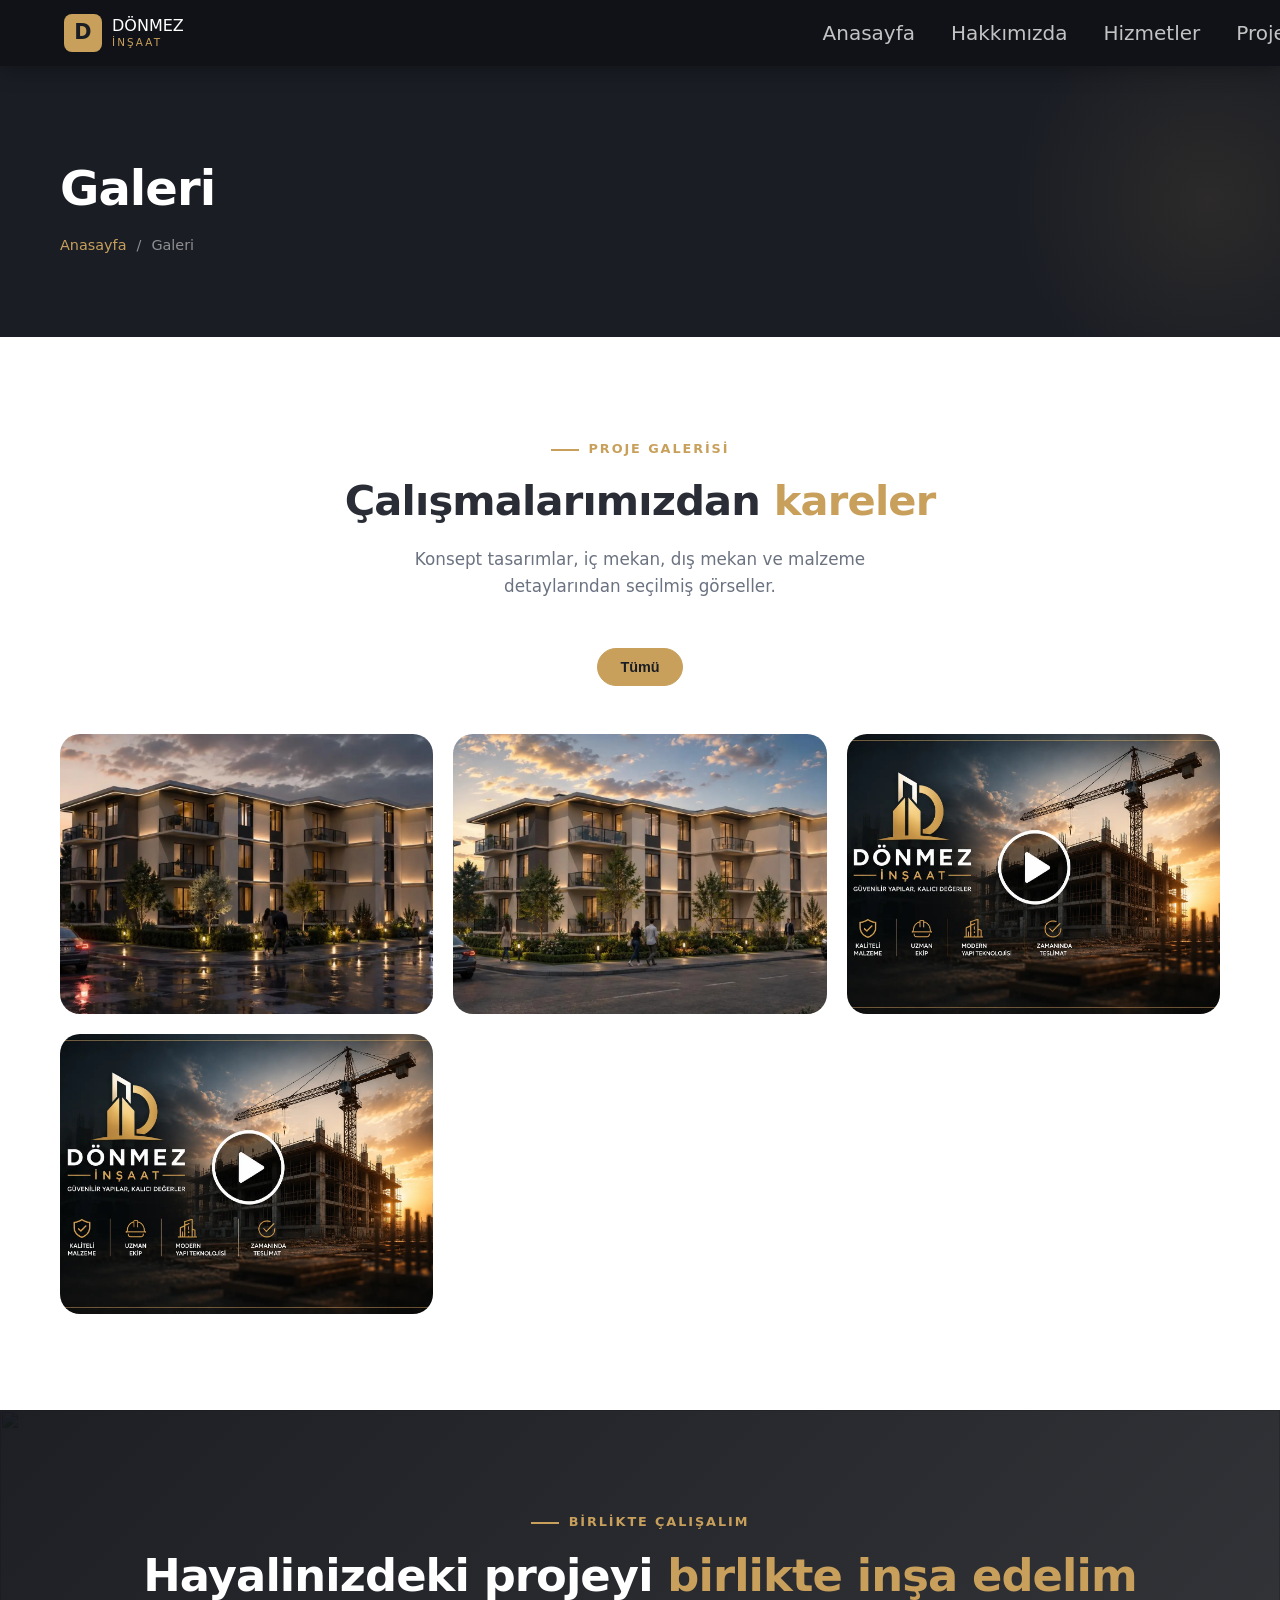
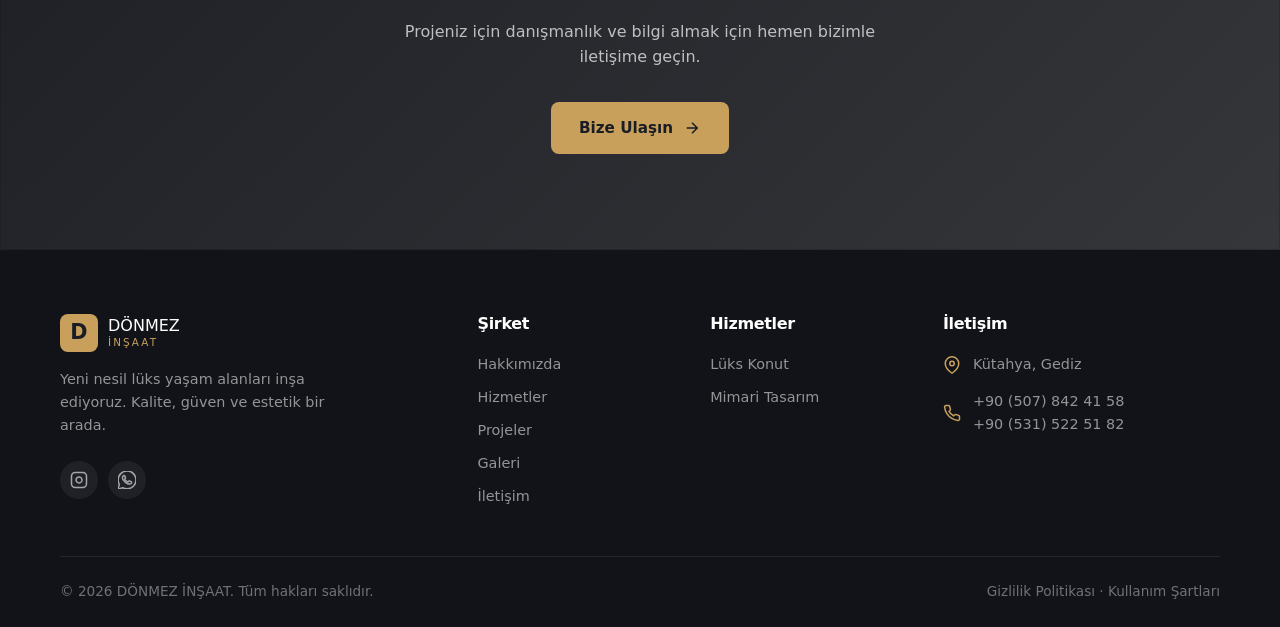
==== commit 05fd84ee: "Add files via upload" ====
--- a/galeri.html
+++ b/galeri.html
@@ -2,10 +2,133 @@
 <html lang="tr">
 <head>
   <meta charset="UTF-8">
-  <meta name="viewport" content="width=device-width, initial-scale=1.0">
-  <title>Galeri | DÖNMEZ İNŞAAT</title>
-  <meta name="description" content="DÖNMEZ İNŞAAT — Konsept, iç mekan, dış mekan ve malzeme galerisi.">
+
+  <meta
+    name="viewport"
+    content="width=device-width, initial-scale=1.0, maximum-scale=1.0, user-scalable=no"
+  >
+
+  <title>Galeri | Dönmez İnşaat Yapı | Gediz İnşaat Projeleri Fotoğraf & Video</title>
+
+  <meta
+    name="description"
+    content="Dönmez İnşaat Yapı'nın Kütahya Gediz'de tamamladığı ve devam eden inşaat projelerine ait fotoğraf ve videoları inceleyin. Lüks konut, villa, apartman ve modern mimari projelerimizin galerisini keşfedin."
+  >
+
+  <meta
+    name="keywords"
+    content="Dönmez İnşaat Galeri, Dönmez İnşaat Yapı Galeri, Gediz İnşaat Fotoğrafları, Gediz İnşaat Videoları, Gediz Konut Projeleri, Gediz Villa Fotoğrafları, Gediz Apartman Projeleri, Kütahya Gediz İnşaat, Kütahya İnşaat Galerisi, Gediz Müteahhit, Gediz Yapı, Modern Konut Galerisi, Villa Galerisi, İnşaat Projeleri, İnşaat Fotoğrafları, İnşaat Videoları, Dönmez İnşaat Projeleri"
+  >
+
+  <meta name="author" content="Dönmez İnşaat Yapı">
+
+  <meta
+    name="robots"
+    content="index, follow, max-image-preview:large, max-snippet:-1, max-video-preview:-1"
+  >
+
+  <meta name="theme-color" content="#C9A15A">
+
+  <link
+    rel="canonical"
+    href="https://donmezinsaatyapi.com.tr/galeri.html"
+  >
+
+  <!-- Open Graph -->
+  <meta property="og:type" content="website">
+  <meta property="og:locale" content="tr_TR">
+  <meta property="og:site_name" content="Dönmez İnşaat Yapı">
+
+  <meta
+    property="og:title"
+    content="Galeri | Dönmez İnşaat Yapı"
+  >
+
+  <meta
+    property="og:description"
+    content="Gediz ve Kütahya'da gerçekleştirdiğimiz inşaat projelerine ait güncel fotoğraf ve videolar."
+  >
+
+  <meta
+    property="og:url"
+    content="https://donmezinsaatyapi.com.tr/galeri.html"
+  >
+
+  <meta
+    property="og:image"
+    content="https://donmezinsaatyapi.com.tr/image/donmez.webp"
+  >
+
+  <meta
+    property="og:image:alt"
+    content="Dönmez İnşaat Yapı Galerisi"
+  >
+
+  <!-- Twitter / X -->
+  <meta name="twitter:card" content="summary_large_image">
+
+  <meta
+    name="twitter:title"
+    content="Galeri | Dönmez İnşaat Yapı"
+  >
+
+  <meta
+    name="twitter:description"
+    content="Dönmez İnşaat Yapı'nın Gediz ve Kütahya'daki projelerine ait fotoğraf ve videolar."
+  >
+
+  <meta
+    name="twitter:image"
+    content="https://donmezinsaatyapi.com.tr/image/donmez.webp"
+  >
+
+  <!-- Favicon -->
+  <link
+    rel="icon"
+    type="image/png"
+    href="image/favicon.png"
+  >
+
   <link rel="stylesheet" href="style.css">
+
+  <!-- Schema -->
+  <script type="application/ld+json">
+  {
+    "@context":"https://schema.org",
+    "@type":"ImageGallery",
+    "name":"Dönmez İnşaat Yapı Galerisi",
+    "url":"https://donmezinsaatyapi.com.tr/galeri.html",
+    "description":"Dönmez İnşaat Yapı'nın Gediz ve Kütahya'daki inşaat projelerine ait fotoğraf ve video galerisi.",
+    "publisher":{
+      "@type":"Organization",
+      "name":"Dönmez İnşaat Yapı",
+      "url":"https://donmezinsaatyapi.com.tr"
+    }
+  }
+  </script>
+
+  <!-- Breadcrumb -->
+  <script type="application/ld+json">
+  {
+    "@context":"https://schema.org",
+    "@type":"BreadcrumbList",
+    "itemListElement":[
+      {
+        "@type":"ListItem",
+        "position":1,
+        "name":"Anasayfa",
+        "item":"https://donmezinsaatyapi.com.tr/"
+      },
+      {
+        "@type":"ListItem",
+        "position":2,
+        "name":"Galeri",
+        "item":"https://donmezinsaatyapi.com.tr/galeri.html"
+      }
+    ]
+  }
+  </script>
+
 </head>
 <body>
 
--- a/style.css
+++ b/style.css
@@ -221,7 +221,7 @@
 .nav-links {
   display: flex;
   gap: 36px;
-  margin-right: -500px;
+  margin-right: -300px;
 }
 .nav-links a {
   color: rgba(255,255,255,0.75);
@@ -348,6 +348,7 @@
   letter-spacing: 0.1em;
   text-transform: uppercase;
   cursor: pointer;
+  
 }
 .hero-scroll::after {
   content: '';
@@ -1964,3 +1965,28 @@
     filter: none !important;
   }
 }
+
+html,
+body{
+    margin:0;
+    padding:0;
+    width:100%;
+    overflow-x:hidden !important;
+}
+
+*{
+    box-sizing:border-box;
+}
+
+img,
+video{
+    max-width:100%;
+    height:auto;
+}
+
+.container{
+    width:100%;
+    max-width:1200px;
+    margin:auto;
+    padding:0 20px;
+}
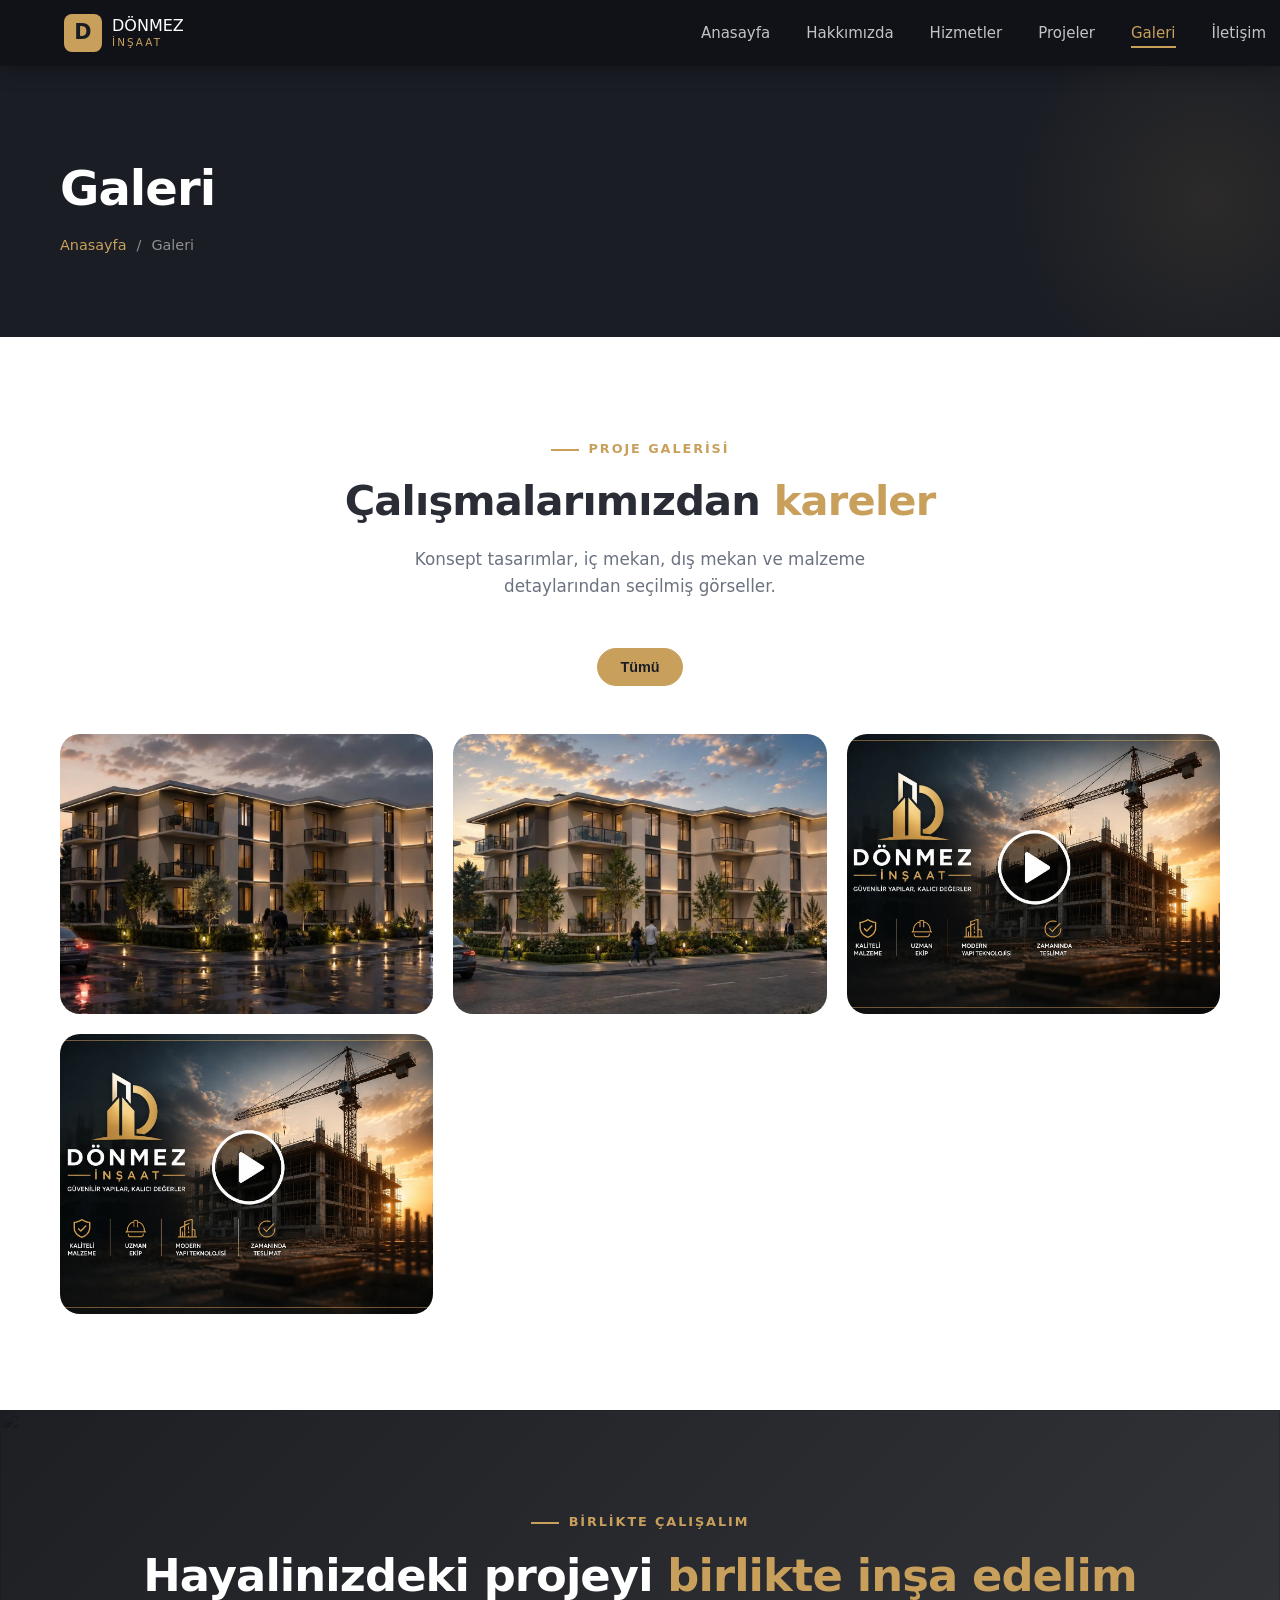
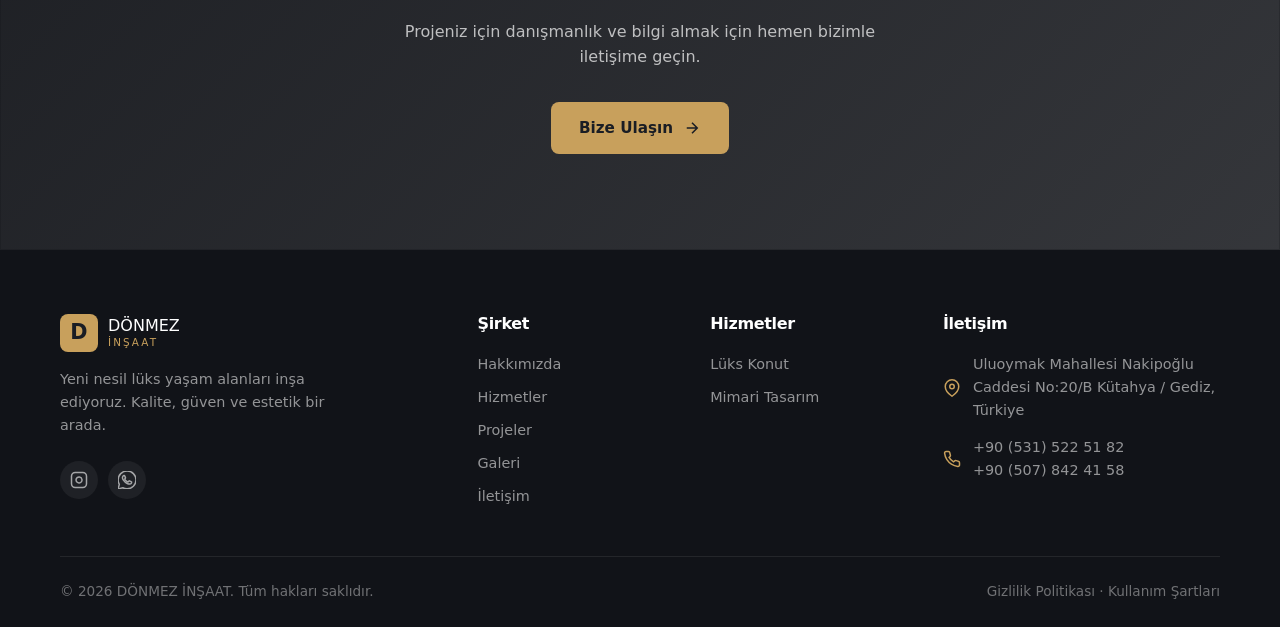
==== commit bca20a98: "Add files via upload" ====
--- a/galeri.html
+++ b/galeri.html
@@ -9,6 +9,10 @@
   >
 
   <title>Galeri | Dönmez İnşaat Yapı | Gediz İnşaat Projeleri Fotoğraf & Video</title>
+
+  <link rel="icon" type="image/x-icon" href="image/favicon.ico">
+<link rel="shortcut icon" href="image/favicon.ico">
+<link rel="apple-touch-icon" href="image/favicon.ico">
 
   <meta
     name="description"
@@ -312,7 +316,7 @@
 <div class="footer-social">
 
   <!-- Instagram -->
-  <a href="https://www.instagram.com/donmezinsaat" target="_blank" aria-label="Instagram">
+  <a href="https://www.instagram.com/donmezinsaat43" target="_blank" aria-label="Instagram">
     <svg width="18" height="18" viewBox="0 0 24 24" fill="none" stroke="currentColor" stroke-width="2">
       <rect x="2" y="2" width="20" height="20" rx="5"/>
       <path d="M16 11.37A4 4 0 1112.63 8 4 4 0 0116 11.37z"/>
@@ -321,7 +325,7 @@
   </a>
 
   <!-- WhatsApp -->
-  <a href="https://wa.me/905078424158" target="_blank" aria-label="WhatsApp">
+  <a href="https://wa.me/905315225182" target="_blank" aria-label="WhatsApp">
     <svg width="18" height="18" viewBox="0 0 24 24" fill="none" stroke="currentColor" stroke-width="2">
       <path d="M20.52 3.48A11.86 11.86 0 0012.06 0C5.5 0 .16 5.34.16 11.9c0 2.1.55 4.15 1.6 5.96L0 24l6.3-1.65a11.84 11.84 0 005.76 1.47h.01c6.56 0 11.9-5.34 11.9-11.9a11.8 11.8 0 00-3.45-8.44z"/>
       <path d="M17.4 14.1c-.3-.15-1.76-.87-2.03-.97-.27-.1-.47-.15-.67.15-.2.3-.77.97-.94 1.17-.17.2-.35.22-.65.07-.3-.15-1.25-.46-2.39-1.47-.88-.78-1.48-1.75-1.65-2.05-.17-.3-.02-.46.13-.61.13-.13.3-.35.45-.52.15-.18.2-.3.3-.5.1-.2.05-.37-.02-.52-.08-.15-.67-1.62-.92-2.22-.24-.58-.49-.5-.67-.5h-.57c-.2 0-.52.08-.8.37-.27.3-1.05 1.02-1.05 2.5s1.08 2.9 1.23 3.1c.15.2 2.12 3.24 5.14 4.54.72.31 1.29.5 1.73.64.73.23 1.39.2 1.91.12.58-.09 1.76-.72 2.01-1.42.25-.7.25-1.3.17-1.42-.08-.12-.27-.2-.57-.35z"/>
@@ -351,11 +355,12 @@
           <h4>İletişim</h4>
           <div class="footer-contact-item">
             <svg viewBox="0 0 24 24" fill="none" stroke="currentColor" stroke-width="2"><path d="M21 10c0 7-9 13-9 13s-9-6-9-13a9 9 0 0118 0z"/><circle cx="12" cy="10" r="3"/></svg>
-            <span>Kütahya, Gediz</span>
+            <span>Uluoymak Mahallesi Nakipoğlu Caddesi No:20/B
+Kütahya / Gediz, Türkiye</span>
           </div>
           <div class="footer-contact-item">
             <svg viewBox="0 0 24 24" fill="none" stroke="currentColor" stroke-width="2"><path d="M22 16.92v3a2 2 0 01-2.18 2 19.79 19.79 0 01-8.63-3.07 19.5 19.5 0 01-6-6 19.79 19.79 0 01-3.07-8.67A2 2 0 014.11 2h3a2 2 0 012 1.72c.13.96.36 1.9.7 2.81a2 2 0 01-.45 2.11L8.09 9.91a16 16 0 006 6l1.27-1.27a2 2 0 012.11-.45c.91.34 1.85.57 2.81.7A2 2 0 0122 16.92z"/></svg>
-            <span>+90 (507) 842 41 58  <br> +90 (531) 522 51 82</span>
+            <span>+90 (531) 522 51 82 <br> +90 (507) 842 41 58</span>
           </div>
 
         </div>
--- a/style.css
+++ b/style.css
@@ -221,11 +221,11 @@
 .nav-links {
   display: flex;
   gap: 36px;
-  margin-right: -300px;
+  margin-right: -50px;
 }
 .nav-links a {
   color: rgba(255,255,255,0.75);
-  font-size: 20px;
+  font-size: 15px;
   font-weight: 500;
   transition: color var(--transition);
   position: relative;
